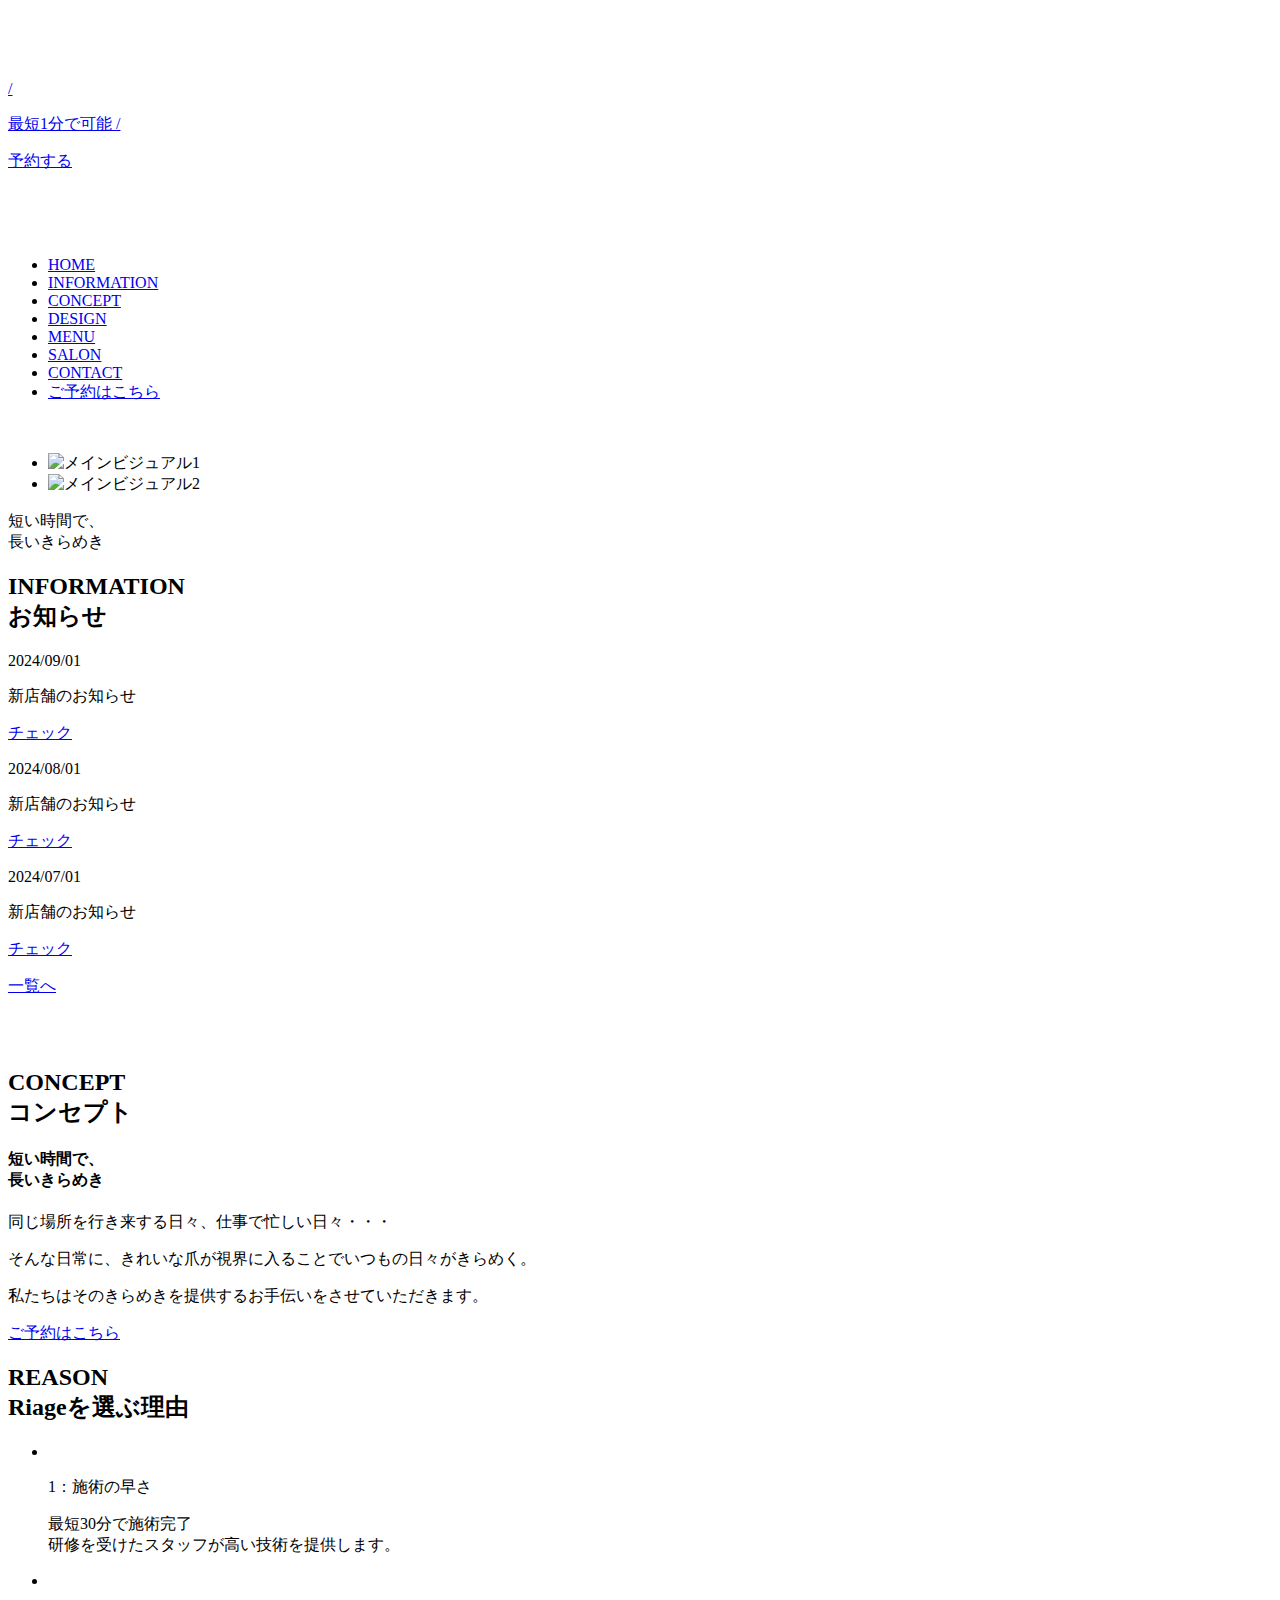
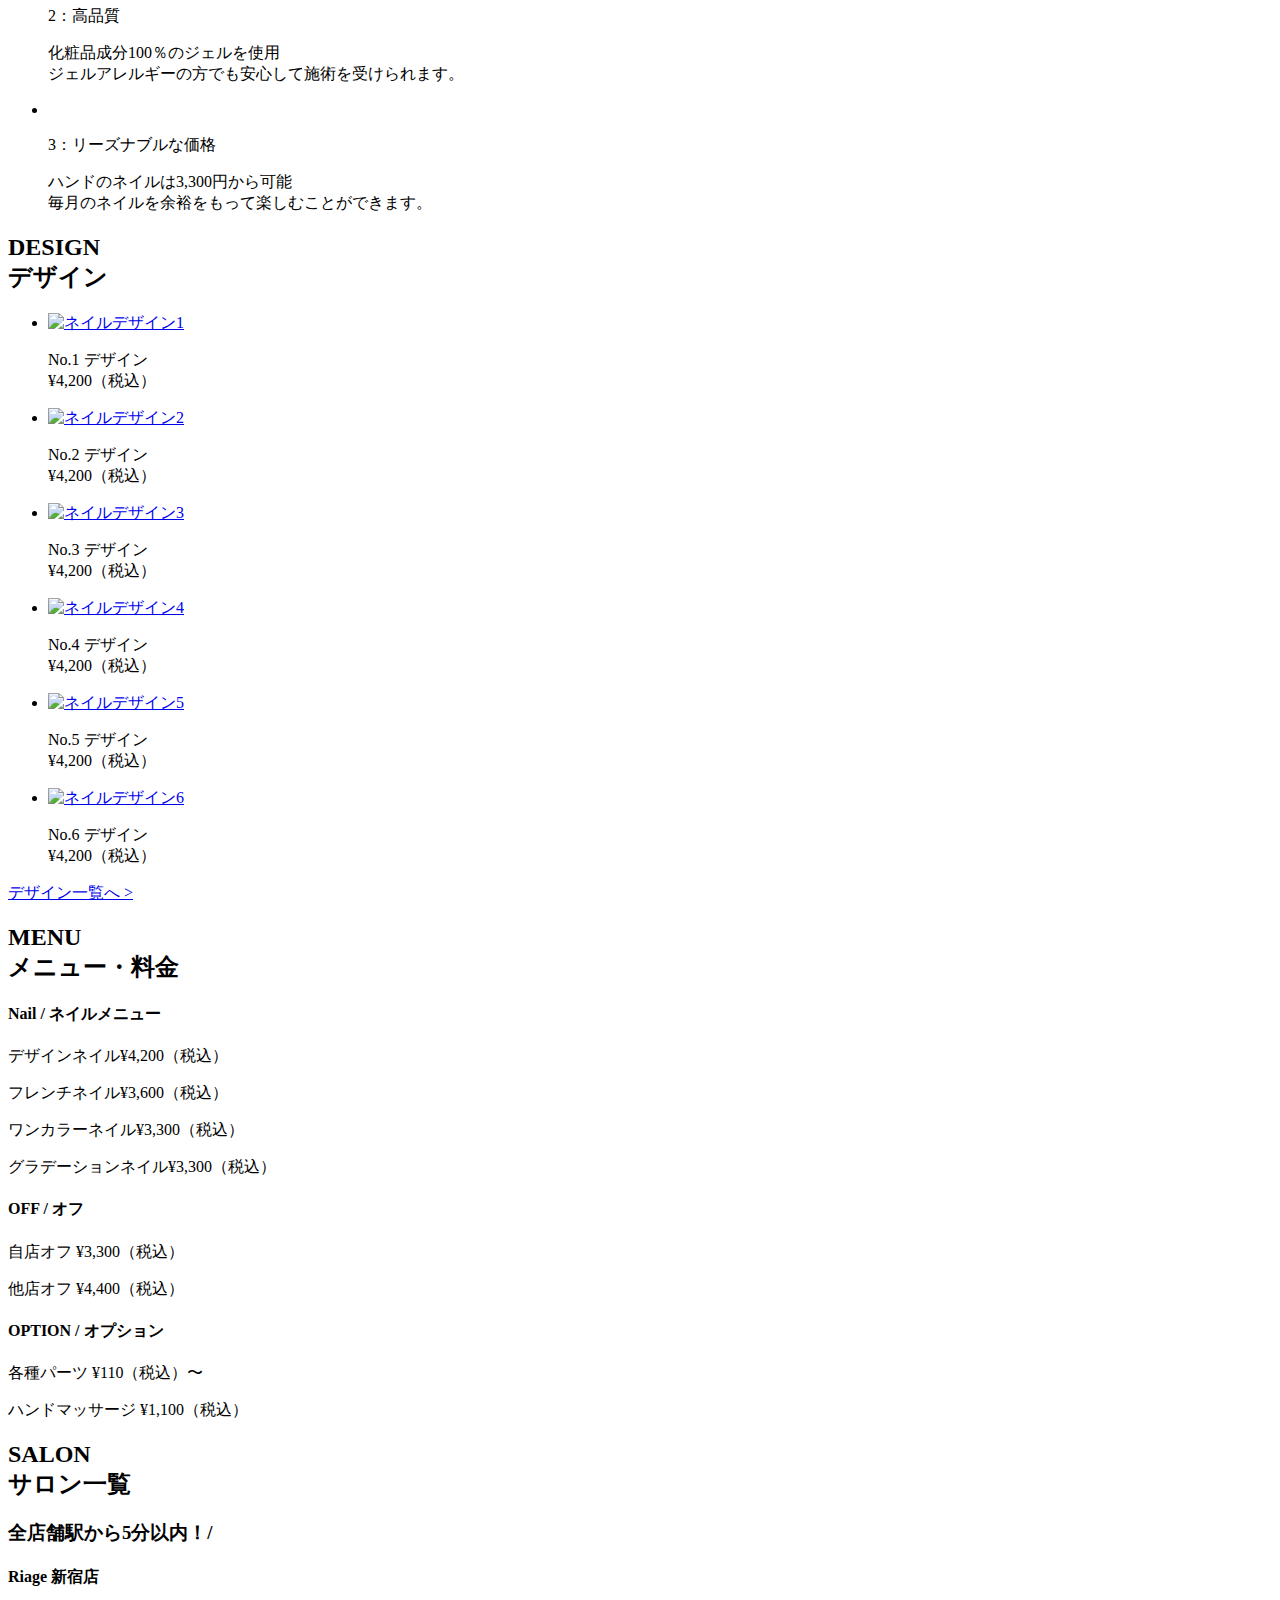
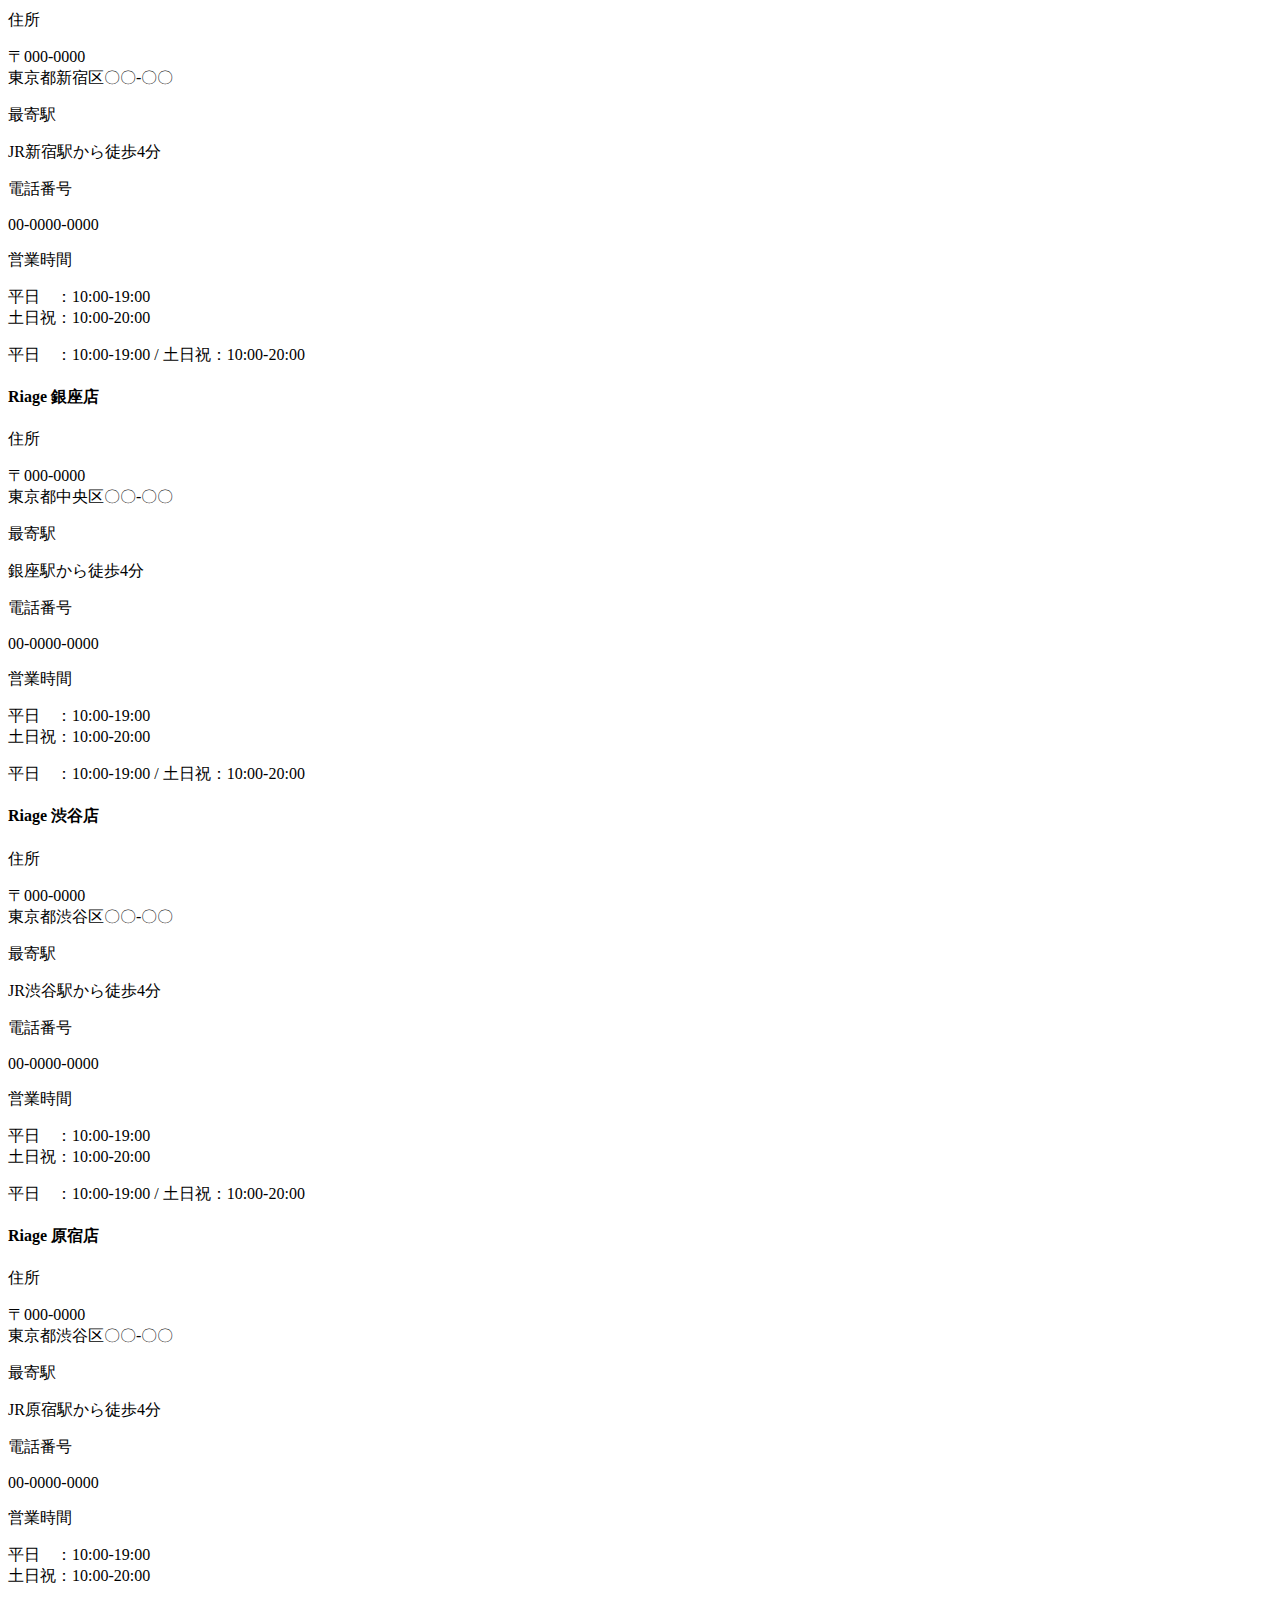
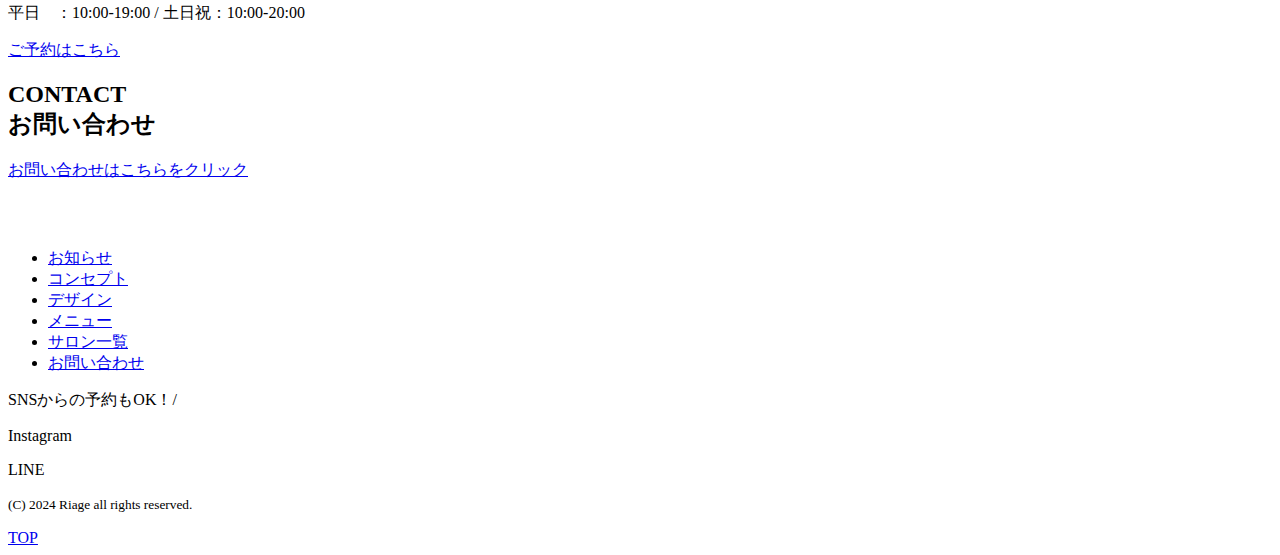
==== index.html @ 4c4ca482 "Add files via upload" ====
<!DOCTYPE html>
<html lang="ja">
<head>
    <meta charset="UTF-8">
    <meta name="viewport" content="width=device-width, initial-scale=1.0">
    <meta name="description" content="日常に、きらめきを同じ場所を行き来する日々、仕事で忙しい日々・・・ そんな日常に、きれいな爪が視界に入ることでいつもの日々がきらめく。私たちはそのきらめきを提供するお手伝いをさせていただきます。">
    <!-- favicon apple-touch-icon -->
    <link rel="shortcut icon" href="logo/favicon.png">
    <link rel="apple-touch-icon" sizes="180x180" href="logo/favicon.png">
    <link rel="icon" type="image/png" href="logo/favicon.png">
    
    <title>Riage ネイルサロンリアージュ</title>

    <!-- web font -->
    <link rel="preconnect" href="https://fonts.googleapis.com">
    <link rel="preconnect" href="https://fonts.gstatic.com" crossorigin>
    <link href="https://fonts.googleapis.com/css2?family=Noto+Sans+JP:wght@100..900&family=Noto+Serif+JP:wght@200..900&display=swap" rel="stylesheet">

    <!-- css -->
     <link rel="stylesheet" href="css/destyle.min.css">
     <link rel="stylesheet" href="css/common.css">
     <link rel="stylesheet" href="css/top.css">
</head>
<body>
    <div id="container" class="container">
        <header class="header">
            <h1 class="header__topic"><a href="index.html"><img src="logo/logo.png" alt=""></a></h1>
            <!-- <a href="reservation.html"><img class="headerBtn__reservation" src="sozai/headerBtn_reservation.png" alt=""></a> -->
            <a href="reservation.html">
                <div class="headerBtn__reservation">
                    <div class="header__btnTxt1">
                        <p class="scale">/</p>
                        <p>最短1分で可能 /</p>
                    </div>
                    <p class="header__btnTxt2">予約する</p>
                </div>
            </a>
            <nav class="nav">
                <div class="nav__header">
                    <p class="nav__topic"><a href="index.html"><img src="logo/logo.jpg" alt=""></a></p>
                    <img class="nav__btn" src="sozai/btn_close.png" alt="">
                </div>
                <ul class="nav__list">
                    <li class="nav__item"><a href="index.html">HOME</a></li>
                    <li class="nav__item"><a href="#information">INFORMATION</a></li>
                    <li class="nav__item"><a href="#concept">CONCEPT</a></li>
                    <li class="nav__item"><a href="#design">DESIGN</a></li>
                    <li class="nav__item"><a href="#menu">MENU</a></li>
                    <li class="nav__item"><a href="#salon">SALON</a></li>
                    <li class="nav__item"><a href="#contact">CONTACT</a></li>
                    <li><a class="btn__reservation" href="reservation.html">ご予約はこちら</a></li>
                </ul>
            </nav>
            <!-- header__btn -->
            <img class="header__btn" src="sozai/menu.png" alt="">
        </header>
        <!-- <main class="main" -->
        <main>
            <article class="article">
                <header class="article__header">
                    <ul class="slideshow-fade">
                        <li><img class="mainvisual1" src="MainVisual/IMG_1341.JPG" alt="メインビジュアル1"></li>
                        <li><img class="mainVisual2" src="MainVisual/IMG_1342.JPG" alt="メインビジュアル2"></li>
                    </ul>
                    <p class="mainVisual__txt">短い時間で、<br>長いきらめき</p>
                </header>
                <section id="information" class="section--information">
                    <h2 class="topic">INFORMATION<br><span class="topic__jp">お知らせ</span></h2>
                    <div class="informationScroller scroller">
                        <div class="topInformation1">
                            <div class="informationtxt">
                                <time datetime="2024-09-01" class="topInformation1__date">2024/09/01</time>
                                <p class="topInformation1__title">新店舗のお知らせ</p>
                            </div>
                            <a href="information1.html"><p class="topInformation1__btn">チェック</p></a>
                        </div>
                        <div class="topInformation2">
                            <div class="informationtxt">
                                <time datetime="2024-08-01" class="topInformation2__date">2024/08/01</time>
                                <p class="topInformation2__title">新店舗のお知らせ</p>
                            </div>
                            <a href="information2.html"><p class="topInformation2__btn">チェック</p></a>
                        </div>
                        <div class="topInformation3">
                            <div class="informationtxt">
                                <time datetime="2024-07-01" class="topInformation3__date">2024/07/01</time>
                                <p class="topInformation3__title">新店舗のお知らせ</p>
                            </div>
                            <a href="information3.html"><p class="topInformation3__btn">チェック</p></a>
                        </div>
                    </div>
                    <a class="informationBtn" href="information.html"><p>一覧へ</p></a>
                </section>
                <section class="section--banner">
                    <div class="banner">
                    <div class="banner1"><a href="design.html"><img src="banner/banner1.png" alt=""></a></div>
                    <div class="banner2"><a href="#"><img src="banner/banner2.jpg" alt=""></a></div>
                    </div>
                </section>
                <section id="concept" class="section section--concept">
                    <h2 class="topic">CONCEPT<br><span class="topic__jp">コンセプト</span></h2>
                    <h4 class="concept__topic">短い時間で、<br>長いきらめき</h4>
                    <div class="concept__list">
                        <p class="concept concept__txt">同じ場所を行き来する日々、仕事で忙しい日々・・・</p>
                        <p class="concept concept__txt">そんな日常に、きれいな爪が視界に入ることでいつもの日々がきらめく。</p>
                        <p class="concept concept__txt">私たちはそのきらめきを提供するお手伝いをさせていただきます。</p>
                    </div>
                    <a class="btn__reservation" href="reservation.html">ご予約はこちら</a>
                </section>
                <section id="reason" class=" section section--reason">
                    <h2 class="topic">REASON<br><span class="topic__jp">Riageを選ぶ理由</span></h2>
                    <ul class="reason_contents">
                        <li class="block reason_list">
                            <img src="sozai/24304450_s.jpg" alt="">
                            <p class="reason_topic">1：施術の早さ</p>
                            <p class="reason_txt">最短30分で施術完了<br>研修を受けたスタッフが高い技術を提供します。</p>
                        </li>
                        <li class=" block reason_list" >
                            <img src="sozai/4009312_s.jpg" alt="">
                            <p class="reason_topic">2：高品質</p>
                            <p class="reason_txt">化粧品成分100％のジェルを使用<br>ジェルアレルギーの方でも安心して施術を受けられます。</p>
                        </li>
                        <li class="block reason_list">
                            <img src="sozai/24839266_s.jpg" alt="">
                            <p class="reason_topic">3：リーズナブルな価格</p>
                            <p class="reason_txt">ハンドのネイルは3,300円から可能<br>毎月のネイルを余裕をもって楽しむことができます。</p>
                        </li>
                    </ul>
                </section>
                <section id="design" class="section section--design">
                    <h2 class="topic">DESIGN<br><span class="topic__jp">デザイン</span></h2>
                    <ul class="designList design__list">
                        <li class="design__list1">
                            <a href="Image_design/IMG_1344.JPG"><img src="Image_design/IMG_1344.JPG" alt="ネイルデザイン1"></a>
                            <p class="designlist__txt">No.1 デザイン<br><span>¥4,200（税込）</span></p>
                        </li>
                        <li class="design__list2">
                            <a href="Image_design/IMG_1345.JPG"><img src="Image_design/IMG_1345.JPG" alt="ネイルデザイン2"></a>
                            <p class="designlist__txt">No.2 デザイン<br><span>¥4,200（税込）</span></p>
                        </li>
                        <li class="design__list3">
                            <a href="Image_design/IMG_1347.JPG"><img src="Image_design/IMG_1347.JPG" alt="ネイルデザイン3"></a>
                            <p class="designlist__txt">No.3 デザイン<br><span>¥4,200（税込）</span></p>
                        </li>
                        <li class="design__list4">
                            <a href="Image_design/IMG_1351.JPG"><img src="Image_design/IMG_1351.JPG" alt="ネイルデザイン4"></a>
                            <p class="designlist__txt">No.4 デザイン<br><span>¥4,200（税込）</span></p>
                        </li>
                        <li class="design__list5">
                            <a href="Image_design/IMG_1348.JPG"><img src="Image_design/IMG_1348.JPG" alt="ネイルデザイン5"></a>
                            <p class="designlist__txt">No.5 デザイン<br><span>¥4,200（税込）</span></p>
                        </li>
                        <li class="design__list6">
                            <a href="Image_design/IMG_1349.JPG"><img src="Image_design/IMG_1349.JPG" alt="ネイルデザイン6"></a>
                            <p class="designlist__txt">No.6 デザイン<br><span>¥4,200（税込）</span></p>
                        </li>
                    </ul>
                    <a class="design__btn" href="design.html">デザイン一覧へ ></a>
                </section>
                <section id="menu" class="section section--menu">
                    <h2 class="topic">MENU<br><span class="topic__jp">メニュー・料金</span></h2>
                    <div class="menu menu1">
                        <h4 class="menu__topic">Nail / ネイルメニュー</h4>
                        <p class="menu1__txt">デザインネイル<span>¥4,200（税込）</span></p>
                        <p class="menu1__txt">フレンチネイル<span>¥3,600（税込）</span></p>
                        <p class="menu1__txt">ワンカラーネイル<span>¥3,300（税込）</span></p>
                        <p class="menu1__txt">グラデーションネイル<span>¥3,300（税込）</span></p>
                    </div>
                    <div class="menu menu2">
                        <h4 class="menu__topic">OFF / オフ</h4>
                        <p class="menu1__txt">自店オフ<span> ¥3,300（税込）</span></p>
                        <p class="menu1__txt">他店オフ<span> ¥4,400（税込）</span></p>
                    </div>
                    <div class="menu menu3">
                        <h4 class="menu__topic">OPTION / オプション</h4>
                        <p class="menu1__txt">各種パーツ<span> ¥110（税込）〜</span></p>
                        <p class="menu1__txt">ハンドマッサージ<span> ¥1,100（税込）</span></p>
                    </div>
                </section>
                <section id="salon" class="section section--salon">
                    <h2 class="topic">SALON<br><span class="topic__jp">サロン一覧</span></h2>
                    <h3 class="salon salonTopic2">全店舗駅から5分以内！/</h3>
                    <div class="salon salon1">
                        <h4 class="salon__topic">Riage 新宿店</h4>
                        <div class="salon__adress">
                        <p>住所</p>
                        <p class="address__txt">〒000-0000<br>東京都新宿区〇〇-〇〇</p>
                        </div>
                        <div class="salon__station">
                            <p>最寄駅</p>
                            <p>JR新宿駅から徒歩4分</p>
                        </div>
                        <div class="salon__tel">
                            <p>電話番号</p>
                            <p>00-0000-0000</p>
                        </div>
                        <div class="salon__time">
                            <p>営業時間</p>
                            <p class="salontime__sp">平日　：10:00-19:00<br>土日祝：10:00-20:00</p>
                            <p class="salontime__pc">平日　：10:00-19:00 / 土日祝：10:00-20:00</p>
                        </div>
                    </div>
                    <div class="salon salon2">
                        <h4 class="salon__topic">Riage 銀座店</h4>
                        <div class="salon__adress">
                        <p>住所</p>
                        <p class="address__txt">〒000-0000<br>東京都中央区〇〇-〇〇</p>
                        </div>
                        <div class="salon__station">
                            <p>最寄駅</p>
                            <p>銀座駅から徒歩4分</p>
                        </div>
                        <div class="salon__tel">
                            <p>電話番号</p>
                            <p>00-0000-0000</p>
                        </div>
                        <div class="salon__time">
                            <p>営業時間</p>
                            <p class="salontime__sp">平日　：10:00-19:00<br>土日祝：10:00-20:00</p>
                            <p class="salontime__pc">平日　：10:00-19:00 / 土日祝：10:00-20:00</p>
                        </div>
                    </div>
                    <div class="salon salon3">
                        <h4 class="salon__topic">Riage 渋谷店</h4>
                        <div class="salon__adress">
                        <p>住所</p>
                        <p class="address__txt">〒000-0000<br>東京都渋谷区〇〇-〇〇</p>
                        </div>
                        <div class="salon__station">
                            <p>最寄駅</p>
                            <p>JR渋谷駅から徒歩4分</p>
                        </div>
                        <div class="salon__tel">
                            <p>電話番号</p>
                            <p>00-0000-0000</p>
                        </div>
                        <div class="salon__time">
                            <p>営業時間</p>
                            <p class="salontime__sp"> 平日　：10:00-19:00<br>土日祝：10:00-20:00</p>
                            <p class="salontime__pc"> 平日　：10:00-19:00 / 土日祝：10:00-20:00</p>
                            
                        </div>
                    </div>
                    <div class="salon salon4">
                        <h4 class="salon__topic">Riage 原宿店</h4>
                        <div class="salon__adress">
                        <p>住所</p>
                        <p class="address__txt">〒000-0000<br>東京都渋谷区〇〇-〇〇</p>
                        </div>
                        <div class="salon__station">
                            <p>最寄駅</p>
                            <p>JR原宿駅から徒歩4分</p>
                        </div>
                        <div class="salon__tel">
                            <p>電話番号</p>
                            <p>00-0000-0000</p>
                        </div>
                        <div class="salon__time">
                            <p>営業時間</p>
                            <p class="salontime__sp">平日　：10:00-19:00<br>土日祝：10:00-20:00</p>
                            <p class="salontime__pc">平日　：10:00-19:00 / 土日祝：10:00-20:00</p>
                        </div>
                    </div>
                    <a class="btn__reservation" href="reservation.html">ご予約はこちら</a>
                </section>
                <section id="contact" class="section section--contact">
                    <h2 class="topic">CONTACT<br><span class="topic__jp">お問い合わせ</span></h2>
                    <div class="contactbtn contactBtn_js"><a class="contactbtn contact__btn" href="contact.html">お問い合わせはこちらをクリック</a></div>
                </section>
            </article>
        </main>                                                                                                                          
        <footer class="footer">
            <h2 class="footerTitle"><img class="footer__logo" src="logo/logo.jpg" alt=""></h2>
            <div class="foterNav__pc">
                <nav class="footerNav">
                    <ul class="footerNav__list">
                        <li class="footerNav__item"><a href="index.html#information">お知らせ</a></li>
                        <li class="footerNav__item"><a href="index.html#concept">コンセプト</a></li>
                        <li class="footerNav__item"><a href="index.html#design">デザイン</a></li>
                        <li class="footerNav__item"><a href="index.html#menu">メニュー</a></li>
                        <li class="footerNav__item"><a href="index.html#salon">サロン一覧</a></li>
                        <li class="footerNav__item"><a href="index.html#contact">お問い合わせ</a></li>
                    </ul>
                </nav>
                <div class="foterNav__sns">
                    <div class="sns__txt">SNSからの予約もOK！/</div>
                    <div class="sns">
                        <p class="instagram">Instagram</p>
                        <p class="line">LINE</p>
                    </div>
                </div>
            </div>
            <p class="copy"><small>(C) 2024 Riage all rights reserved.</small></p>
            <a class="top__pc" href="#">TOP</a> 
        </footer>
    </div>
    <script src="https://code.jquery.com/jquery-3.7.0.min.js" integrity="sha256-2Pmvv0kuTBOenSvLm6bvfBSSHrUJ+3A7x6P5Ebd07/g=" crossorigin="anonymous"></script>
    <script src="js/main.js"></script>
</body>
</html>
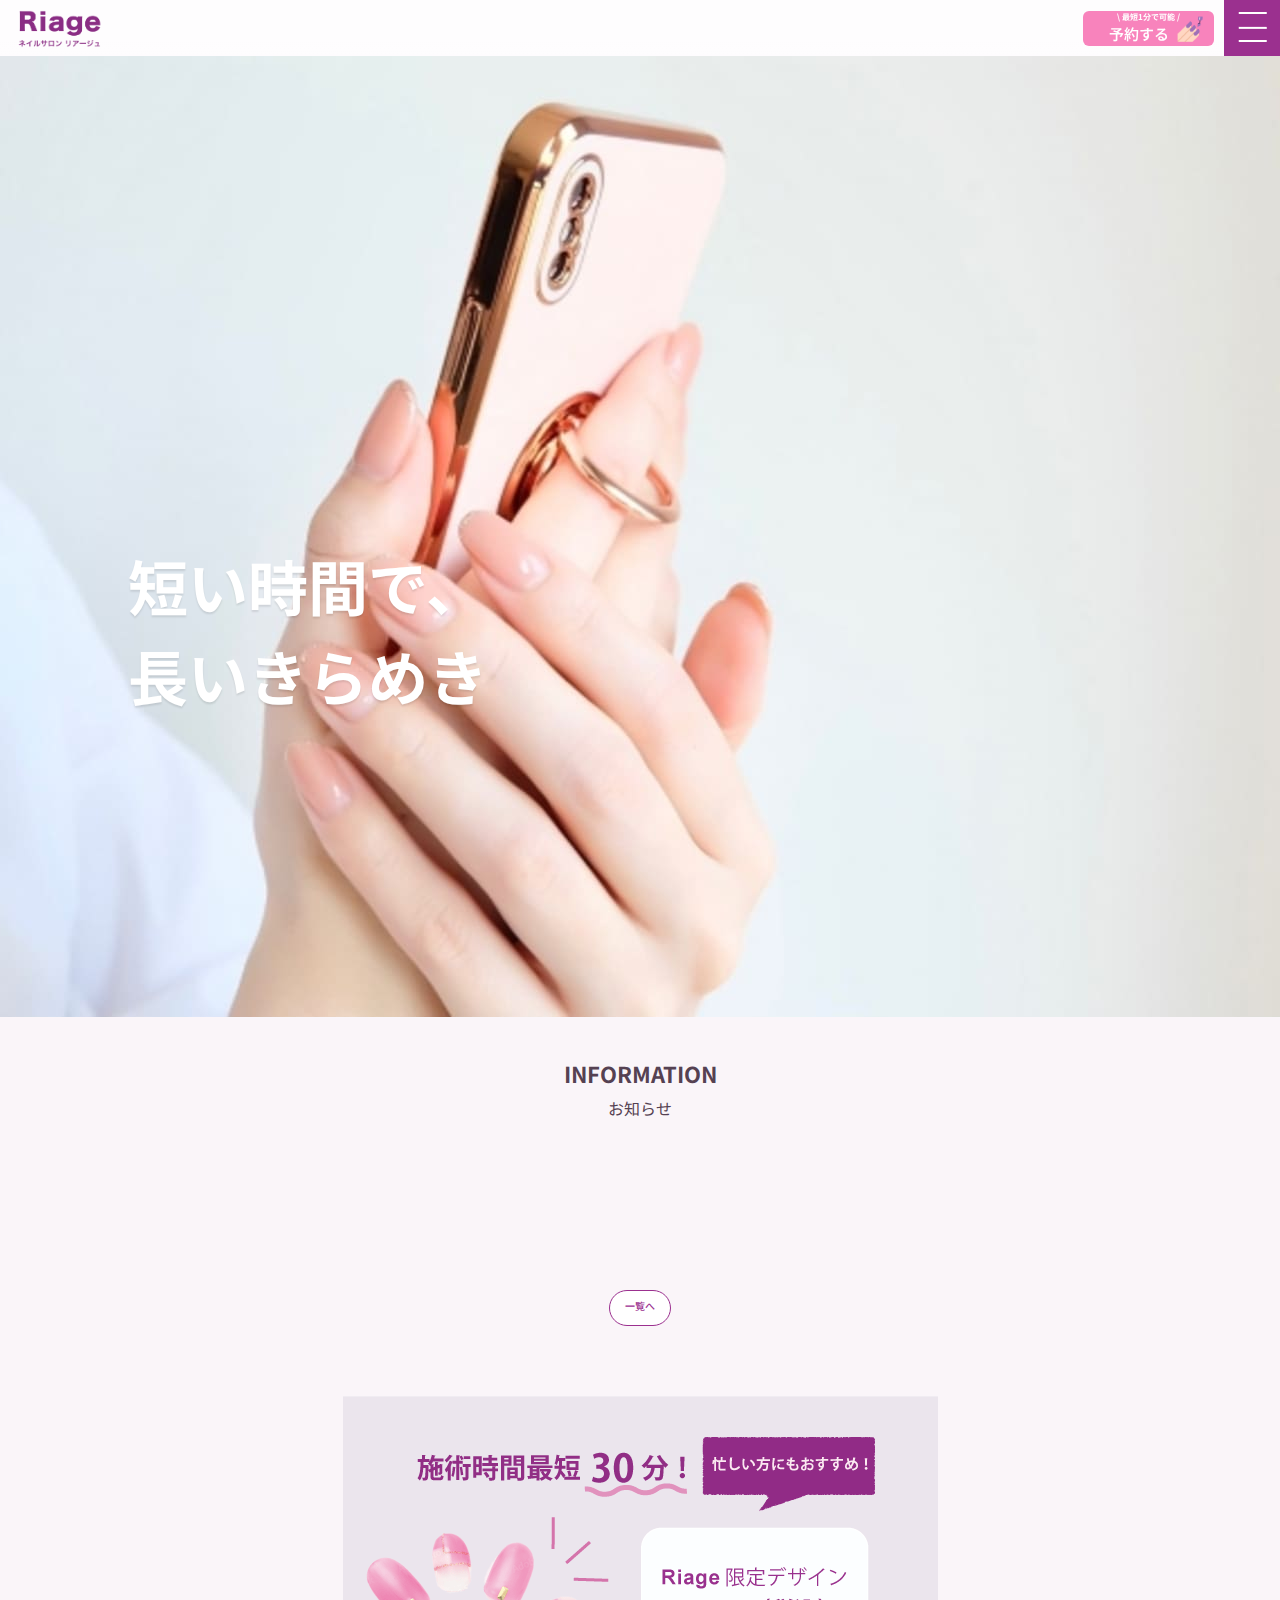
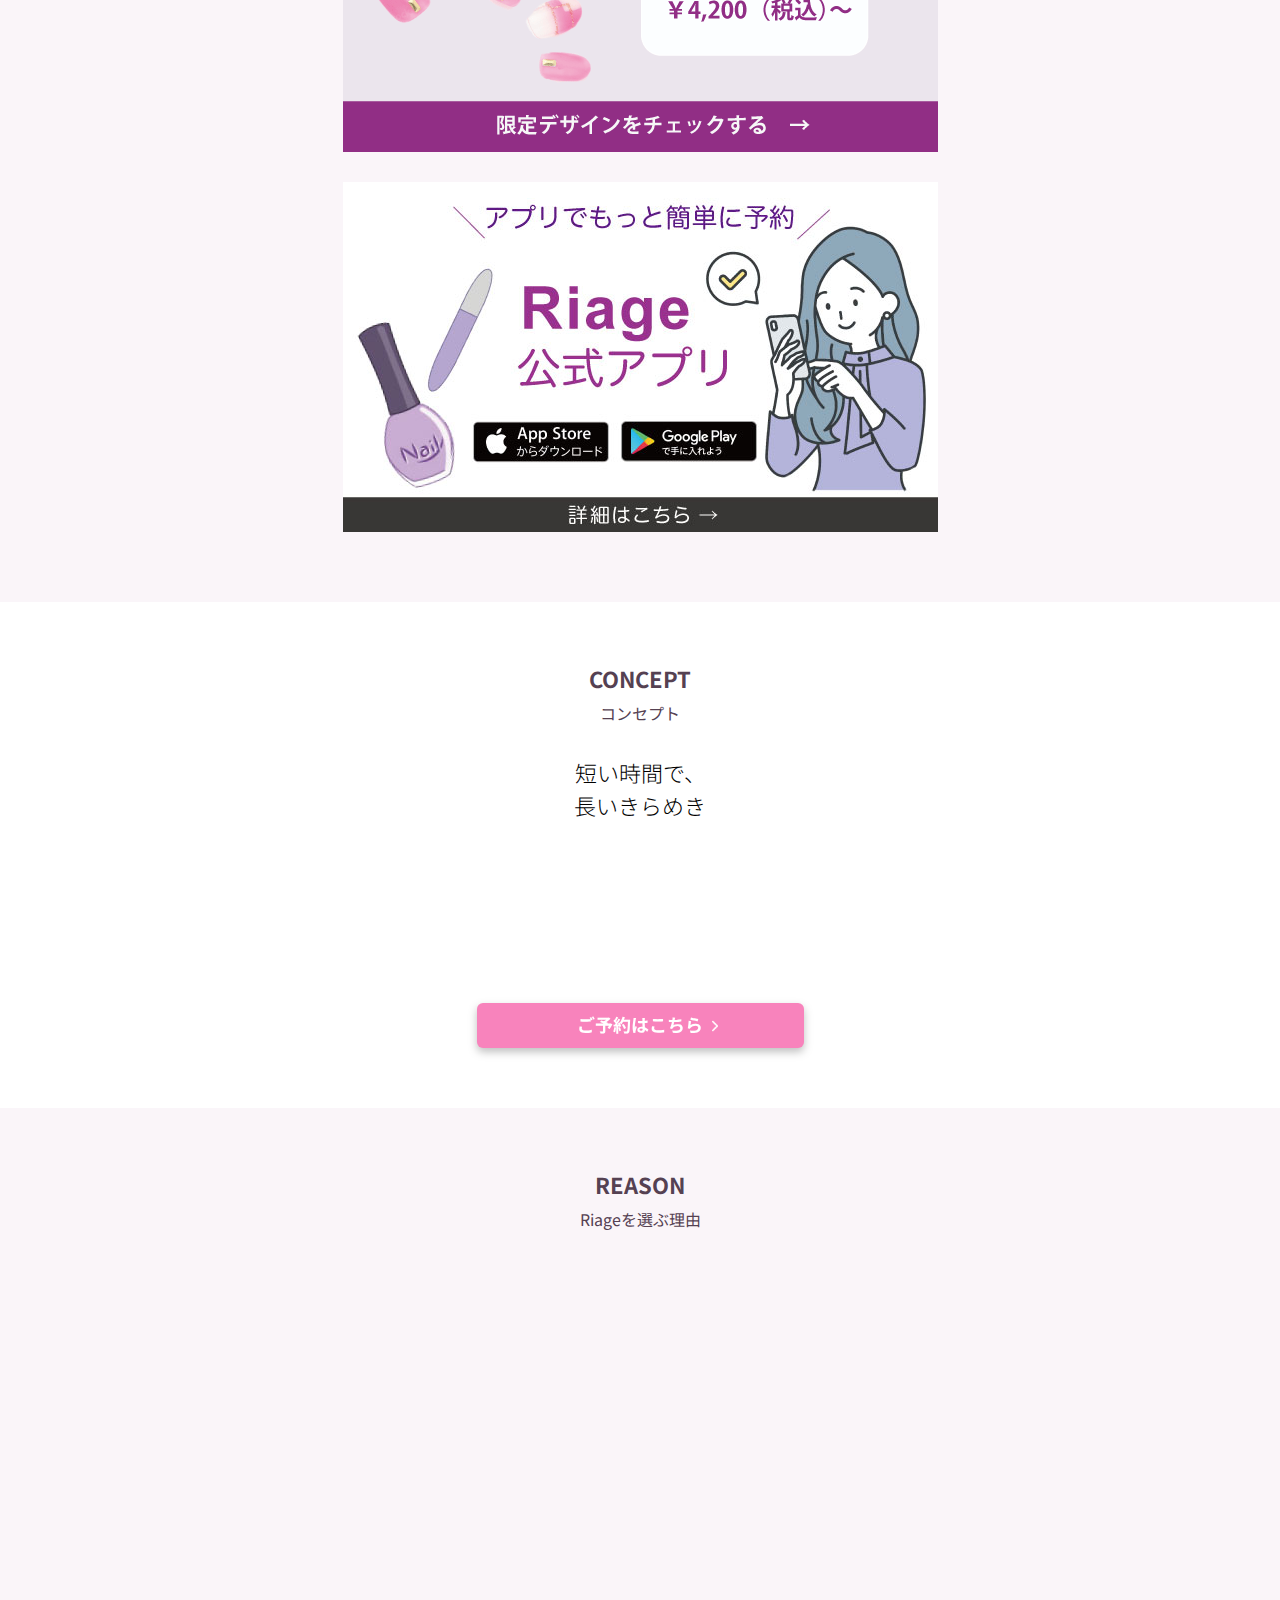
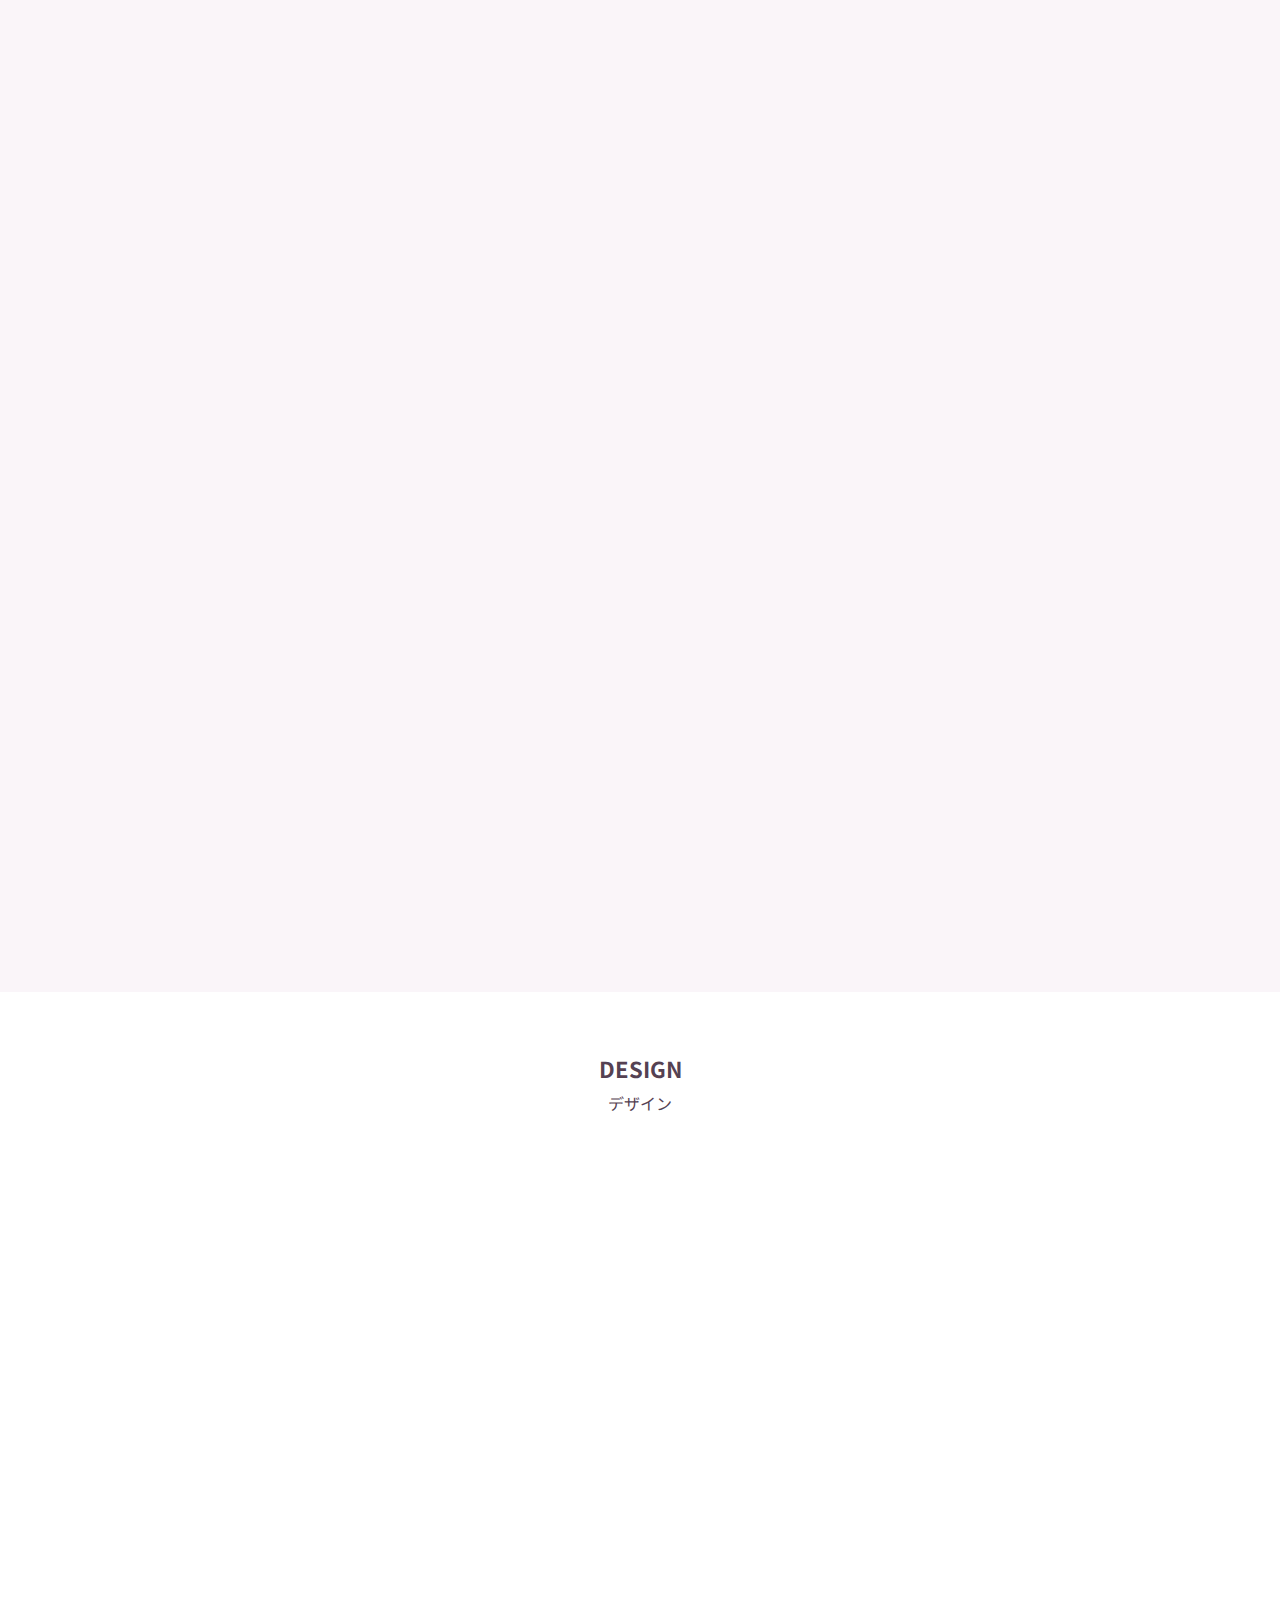
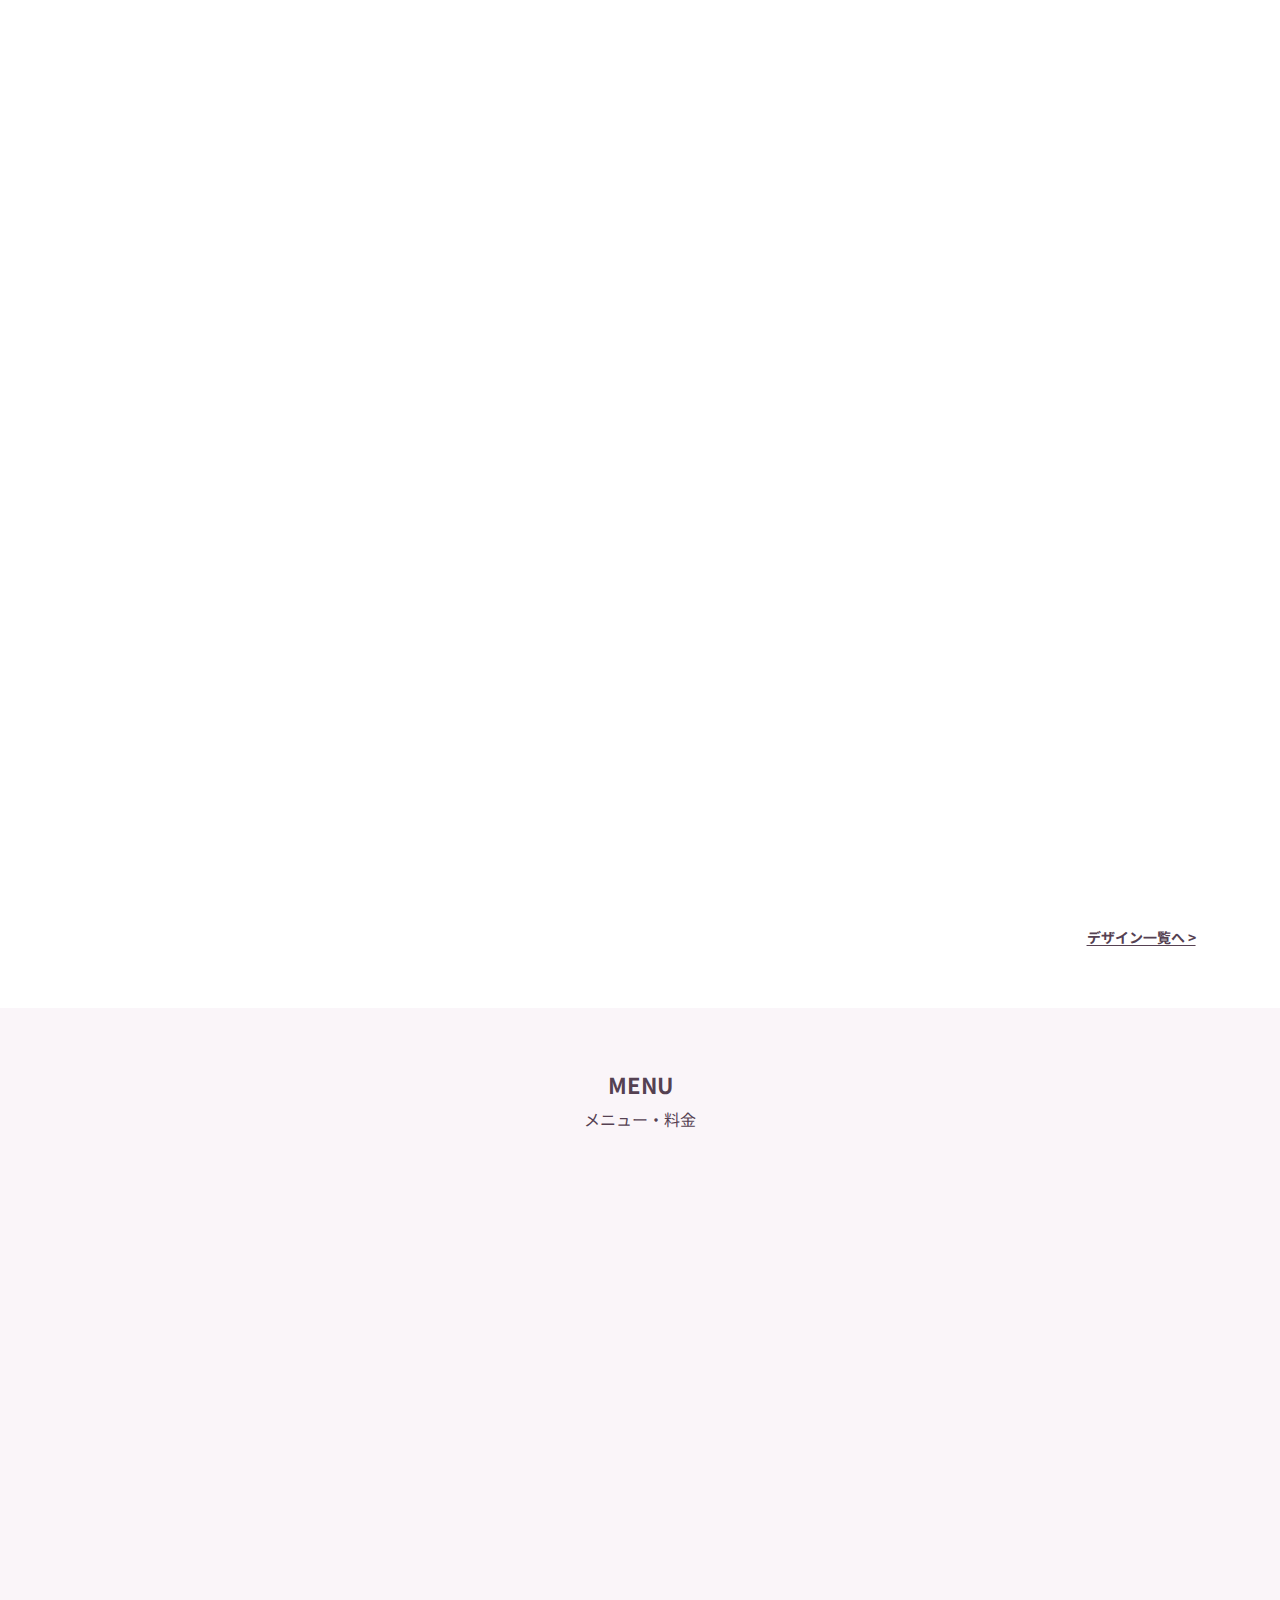
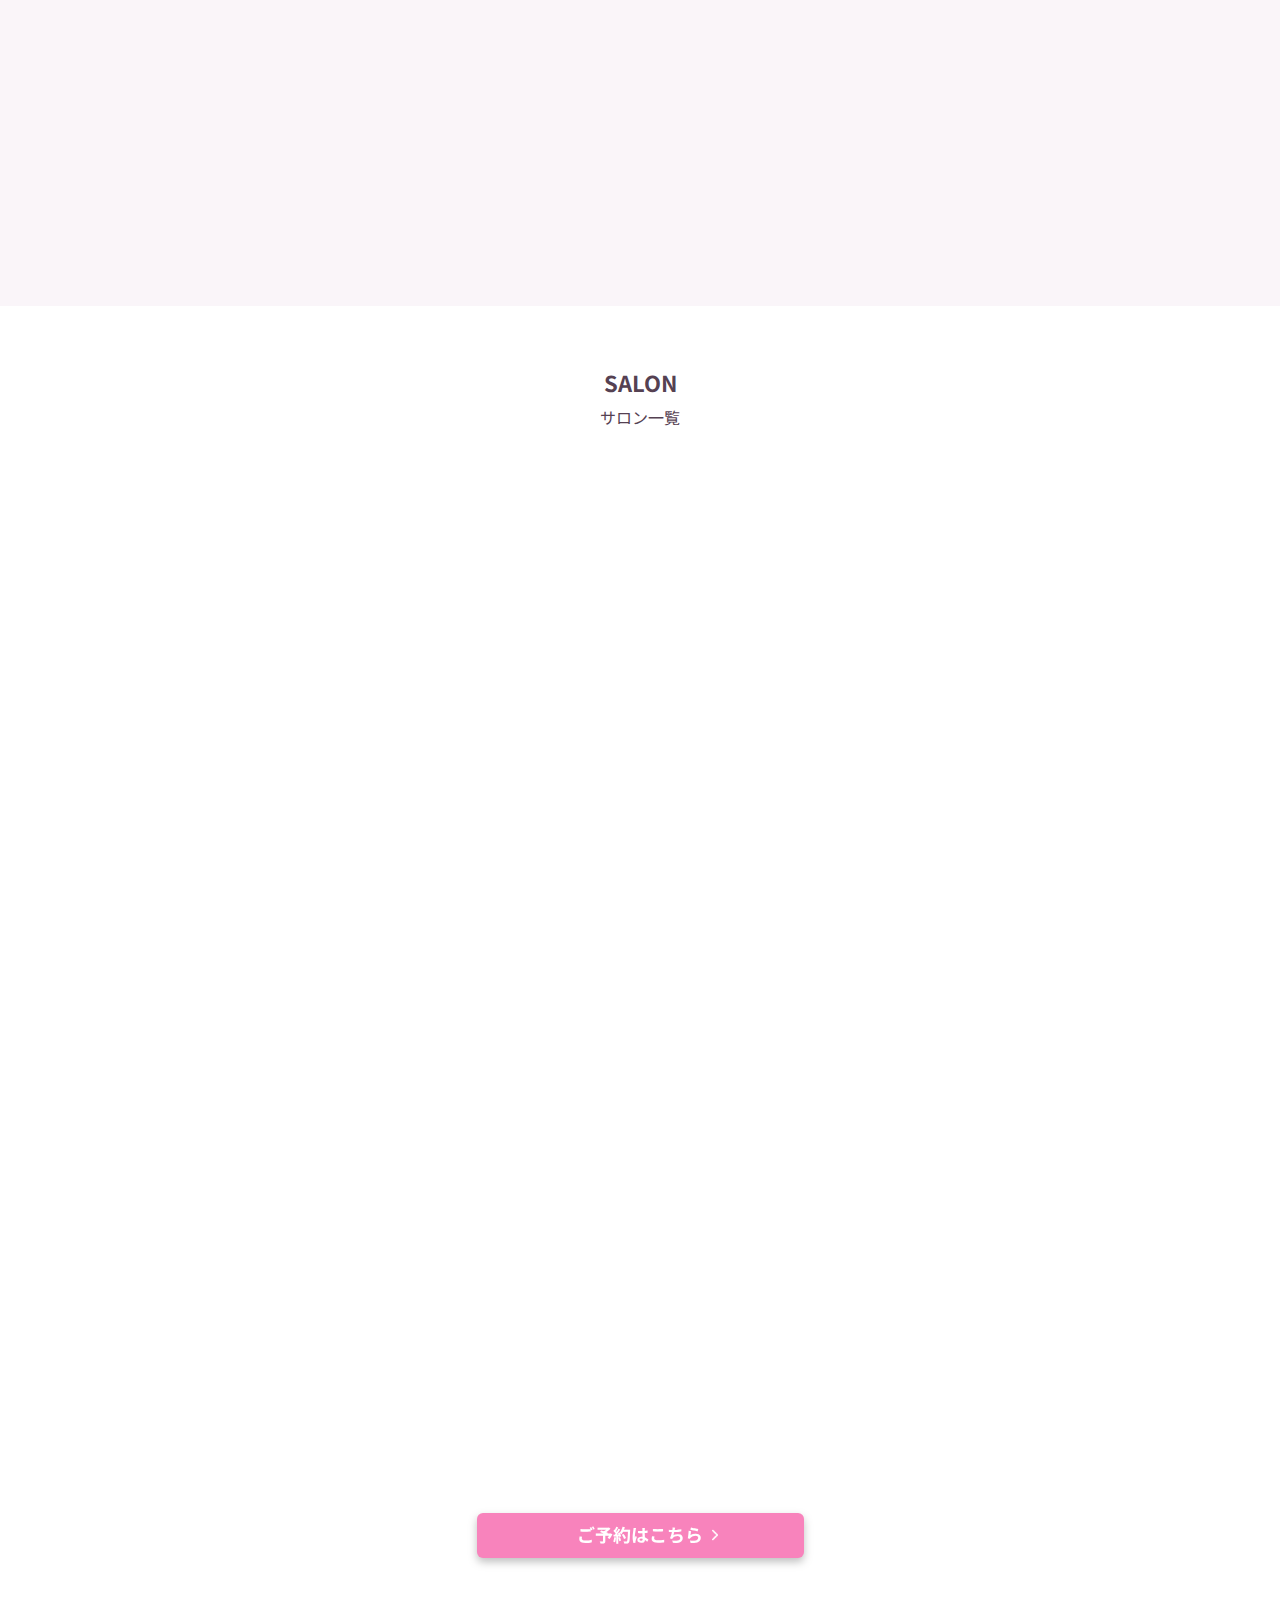
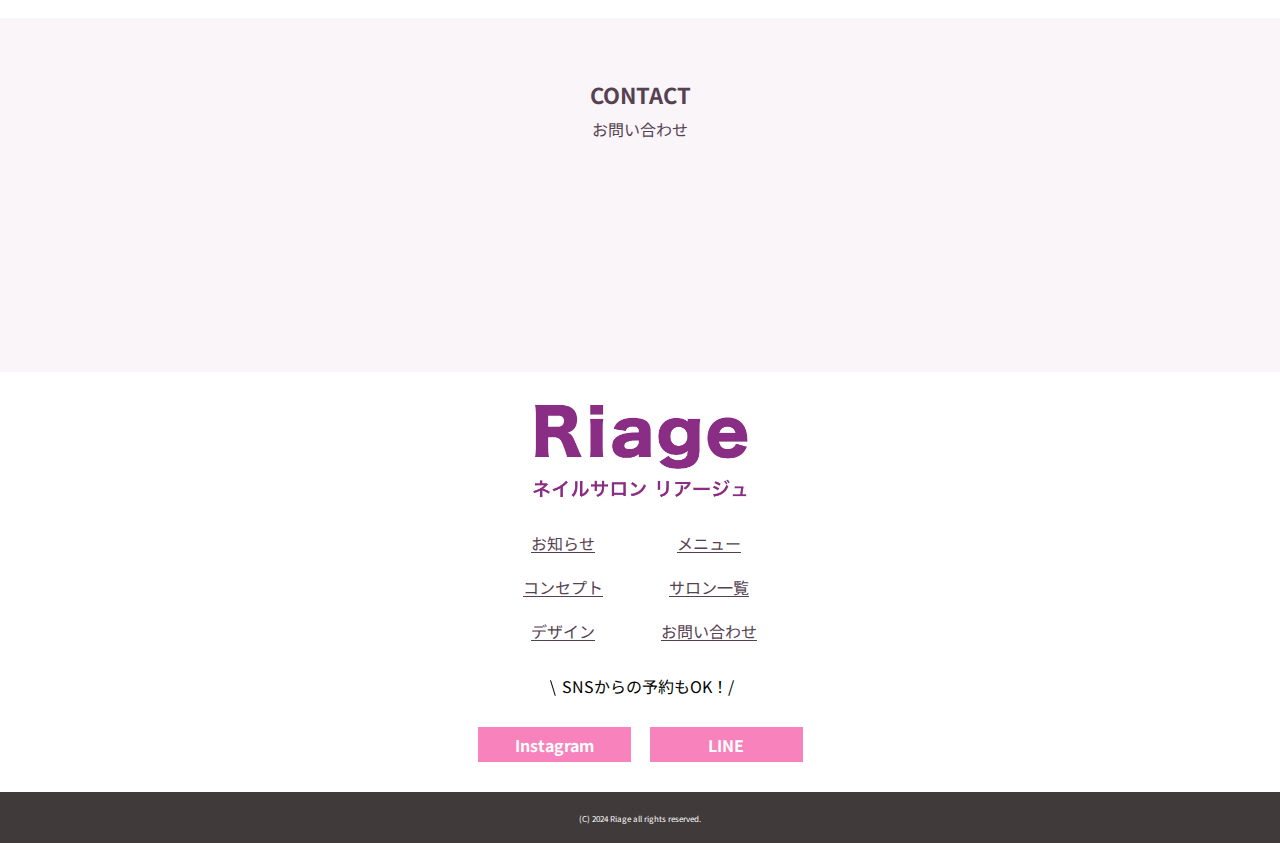
==== commit acda35e7: "Update index.html" ====
--- a/index.html
+++ b/index.html
@@ -59,8 +59,8 @@
             <article class="article">
                 <header class="article__header">
                     <ul class="slideshow-fade">
-                        <li><img class="mainvisual1" src="MainVisual/IMG_1341.JPG" alt="メインビジュアル1"></li>
-                        <li><img class="mainVisual2" src="MainVisual/IMG_1342.JPG" alt="メインビジュアル2"></li>
+                        <li><img class="mainvisual1" src="MainVisual/IMG_1341.jpg" alt="メインビジュアル1"></li>
+                        <li><img class="mainVisual2" src="MainVisual/IMG_1342.jpg" alt="メインビジュアル2"></li>
                     </ul>
                     <p class="mainVisual__txt">短い時間で、<br>長いきらめき</p>
                 </header>
@@ -297,4 +297,4 @@
     <script src="https://code.jquery.com/jquery-3.7.0.min.js" integrity="sha256-2Pmvv0kuTBOenSvLm6bvfBSSHrUJ+3A7x6P5Ebd07/g=" crossorigin="anonymous"></script>
     <script src="js/main.js"></script>
 </body>
-</html>+</html>
--- a/css/destyle.min.css
+++ b/css/destyle.min.css
@@ -0,0 +1,2 @@
+/*! destyle.css v4.0.0 | MIT License | https://github.com/nicolas-cusan/destyle.min.css */
+*,::before,::after{box-sizing:border-box;border-style:solid;border-width:0}html{line-height:1.15;-webkit-text-size-adjust:100%;-webkit-tap-highlight-color:transparent}body{margin:0}main{display:block}p,table,blockquote,address,pre,iframe,form,figure,dl{margin:0}h1,h2,h3,h4,h5,h6{font-size:inherit;font-weight:inherit;margin:0}ul,ol{margin:0;padding:0;list-style:none}dt{font-weight:700}dd{margin-left:0}hr{box-sizing:content-box;height:0;overflow:visible;border-top-width:1px;margin:0;clear:both;color:inherit}pre{font-family:monospace,monospace;font-size:inherit}address{font-style:inherit}a{background-color:transparent;text-decoration:none;color:inherit}abbr[title]{text-decoration:underline dotted}b,strong{font-weight:bolder}code,kbd,samp{font-family:monospace,monospace;font-size:inherit}small{font-size:80%}sub,sup{font-size:75%;line-height:0;position:relative;vertical-align:baseline}sub{bottom:-.25em}sup{top:-.5em}svg,img,embed,object,iframe{vertical-align:bottom}button,input,optgroup,select,textarea{-webkit-appearance:none;appearance:none;vertical-align:middle;color:inherit;font:inherit;background:transparent;padding:0;margin:0;border-radius:0;text-align:inherit;text-transform:inherit}button,[type="button"],[type="reset"],[type="submit"]{cursor:pointer}button:disabled,[type="button"]:disabled,[type="reset"]:disabled,[type="submit"]:disabled{cursor:default}:-moz-focusring{outline:auto}select:disabled{opacity:inherit}option{padding:0}fieldset{margin:0;padding:0;min-width:0}legend{padding:0}progress{vertical-align:baseline}textarea{overflow:auto}[type="number"]::-webkit-inner-spin-button,[type="number"]::-webkit-outer-spin-button{height:auto}[type="search"]{outline-offset:-2px}[type="search"]::-webkit-search-decoration{-webkit-appearance:none}::-webkit-file-upload-button{-webkit-appearance:button;font:inherit}[type="number"]{-moz-appearance:textfield}label[for]{cursor:pointer}details{display:block}summary{display:list-item}[contenteditable]:focus{outline:auto}table{border-color:inherit;border-collapse:collapse}caption{text-align:left}td,th{vertical-align:top;padding:0}th{text-align:left;font-weight:700}--- a/css/common.css
+++ b/css/common.css
@@ -0,0 +1,648 @@
+@charset "utf-8";
+
+/* ======================
+common 
+======================= */
+:root {
+    --primary-purple: #9B308F;
+    --primary-pink: #F883BC;
+    --primary-black: #403A3A;
+    --primary-white: #fff;
+    --contentWidth: 86.6%;
+    --contentPadding: 6.6%;
+}
+
+html {
+    font-size: 62.5%;
+    scroll-behavior: smooth;
+}
+
+body {
+    font-family:
+        "Noto Sans JP",
+        Arial,
+        serif;
+    font-style: normal;
+    color: #000;
+    background-color: rgba(186, 131, 180, 0.08);
+    line-height: 1.5;
+}
+
+img {
+    max-width: 100%;
+    height: auto;
+}
+
+.topic {
+    color: #554152;
+    font-family:
+    "Noto Sans JP",
+    Arial,
+    serif;
+    font-size: 2.2rem;
+    font-weight: 700;
+    line-height: normal;
+    margin: 0 auto;
+    text-align: center;
+}
+
+.topic span {
+    font-size: 1.6rem;
+    font-weight: 400;
+}
+
+.btn__reservation {
+    display: block;
+    width: 327px;
+    height: 45px;
+    background:var(--primary-pink);
+    border-radius: 6px;
+    flex-shrink: 0;
+    filter: drop-shadow(0px 4px 4px rgba(0, 0, 0, 0.25));
+    margin: 0 auto;
+    padding: 8px 90px;
+    text-align: center;
+    color:var(--primary-white);
+    font-size: 1.8rem;
+    font-weight: 700;
+    transition: 0.4s;
+    position: relative;
+}
+
+.btn__reservation::after {
+    content: "";
+    display: inline-block;
+    width: 18px;
+    height: 18px;
+    background-image: url(../sozai/tabler_chevron-right.png);
+    background-size: contain;
+    background-position: center;
+    background-repeat: no-repeat;
+    position: absolute;
+    right: 80px;
+    top: 50%;
+    transform: translateY(-50%);
+}
+
+.btn__reservation:hover {
+    opacity: 0.5;
+}
+
+/* common pc */
+@media screen and (min-width:1440px) {
+    
+.topic {
+    color: #554152;
+    font-size: 2.4rem;
+    font-weight: 700;
+    line-height: normal;
+    margin: 0 auto;
+    text-align: center;
+}
+
+.topic span {
+    font-size: 2rem;
+    font-weight: 400;
+}
+
+.btn__reservation {
+    display: block;
+    width: 600px;
+    height: 76px;
+    background:var(--primary-pink);
+    border-radius: 6px;
+    flex-shrink: 0;
+    filter: drop-shadow(0px 4px 4px rgba(0, 0, 0, 0.25));
+    margin: 0 auto;
+    padding: 20px 90px;
+    text-align: center;
+    color:var(--primary-white);
+    font-size: 2.4rem;
+    font-weight: 700;
+    transition: 0.4s;
+    position: relative;
+}
+
+.btn__reservation::after {
+    content: "";
+    display: inline-block;
+    width: 18px;
+    height: 18px;
+    background-image: url(../sozai/tabler_chevron-right.png);
+    background-size: contain;
+    background-position: center;
+    background-repeat: no-repeat;
+    position: absolute;
+    right: 80px;
+    top: 50%;
+    transform: translateY(-50%);
+}
+
+/* .btn__reservation:hover {
+    opacity: 0.5;
+} */
+
+}
+
+/* ======================
+header 
+======================= */
+.header {
+    /* header position 固定 */
+    position: sticky;
+    top: 0;
+    z-index: 100;
+
+    background: linear-gradient(180deg, rgba(255, 255, 255, 0.80) 0%, rgba(255, 255, 255, 0.80) 75.48%, rgba(255, 255, 255, 0.72) 100%);
+    padding: 0 0 0 4.2%;
+    height: 56px;
+    display: flex;
+    align-items: center;
+    justify-content: end;
+}
+
+.header__topic,
+.nav__topic {
+    width: 87px;
+    height: 35px;
+    object-fit: cover;
+    flex-shrink: 0;
+}
+
+.header__topic {
+    position: absolute;
+    top: 10px;
+    left: 16px;
+}
+
+/* .headerBtn__reservation {
+    display: block;
+    width: 131px;
+    height: 35px;
+    flex-shrink: 0;
+    margin-right: 10px;
+} */
+
+.headerBtn__reservation {
+    display: block;
+    background-color: var(--primary-pink);
+    width: 131px;
+    height: 35px;
+    border-radius: 6px;
+    color: #FFF;
+    margin-right: 10px;
+    position: relative;
+}
+
+.header__btnTxt1 {
+    font-size: 0.8rem;
+    font-weight: 700;
+    display: flex;
+    justify-content: center;
+}
+
+.scale {
+    transform: scaleX(-1);
+    margin-right: 2px;
+}
+
+.header__btnTxt2 {
+    font-size: 1.5rem;
+    font-weight: 550;
+    margin-left: 26px;
+}
+
+.headerBtn__reservation::after {
+    content: url(../sozai/headerBtn_illust.png);
+    display: block;
+    transform: scale(0.2);
+    position: absolute;
+    top: -4px;
+    right: 22px;
+    /* background-image: url(../sozai/headerBtn_illust.png); */
+    background-repeat: no-repeat;
+    width: 24px;
+    height: 24px;
+}
+
+.header__btn {
+    width: 56px;
+    height: 56px;
+}
+
+/* .nav初期表示 */
+.nav {
+    background: rgba(155, 48, 143, 0.80);
+    width: 100%;
+    height: 100vh;
+    position: fixed;
+    top: 0;
+    left: 0;
+    z-index: 100;
+    transform: translateX(-100%);
+    transition: transform 0.4s;
+}
+
+.nav__header {
+    background-color: var(--primary-white);
+    padding-left: 4.2%;
+    display: flex;
+    justify-content: space-between;
+    align-items: center;
+}
+
+.nav__list {
+    margin: 40px auto;
+    width: 315px;
+}
+
+.nav__item {
+    color: #fff;
+    text-align: center;
+    /* font-family: Noto; */
+    font-size: 2.2rem;
+    font-weight: 700;
+    margin-top: 16px;
+    padding-bottom: 4px;
+    justify-content: center;
+    border-bottom: 1px solid #fff;
+}
+
+/* nav__item hover */
+.nav__item:hover {
+    color: var(--primary-purple);
+    scale: 1.1;
+}
+
+.nav__list .btn__reservation {
+    margin-top: 16px;
+}
+
+/* .nav active表示 */
+.nav.active {
+    transform: translateX(0);
+}
+
+/* header pc */
+@media screen and (min-width:1440px) {
+    .header {
+        height: 70px;
+        margin: 0 auto;
+        padding: 23px 180px 23px;
+        display: flex;
+        align-items: center;
+    }
+    
+    .header__topic {
+        width: 87px;
+        height: 35px;
+        object-fit: cover;
+        flex-shrink: 0;
+    }
+
+    .nav__topic {
+        display: none;
+    }
+    
+    .header__topic {
+        position: absolute;
+        top: 16px;
+        left: 180px;
+    }
+    
+    /* .headerBtn__reservation {
+        display: block;
+        width: 131px;
+        height: 35px;
+        flex-shrink: 0;
+        margin-right: 10px;
+        position: absolute;
+        top: 13px;
+        right: 164px;
+    } */
+
+    .headerBtn__reservation {
+        display: block;
+        width: 131px;
+        height: 35px;
+        flex-shrink: 0;
+        margin-right: 10px;
+        position: absolute;
+        top: 13px;
+        right: 164px;
+    }
+
+    .headerBtn__reservation:hover {
+        opacity: 0.5;
+    }
+    
+    .header__btn,
+    .nav__btn {
+        display: none;
+    }
+    
+    /* .nav初期表示 */
+    .nav {
+        background: transparent;
+        /* width: auto; */
+        height: auto;
+        padding: 0;
+        position: static;
+        top: 0;
+        left: 0;
+        z-index: 100;
+        transform: translateX(0);
+    }
+    
+    .nav__header {
+        background-color: transparent;
+        padding-left: 0;
+        display: flex;
+        justify-content: space-between;
+        align-items: center;
+    }
+    
+    .nav__list {
+        margin: 0;
+        margin-left: 94px;
+        display: flex;
+        position: absolute;
+        top: -20px;
+        right: 534px;
+    }
+
+    .nav__list .btn__reservation {
+        display: none;
+    }
+    
+    .nav__item {
+        color: #554152;
+        text-align: center;
+        font-size: 1.8rem;
+        font-weight: 700;
+        margin-top: 5px;
+        margin-left: 24px;
+        padding-bottom: 0;
+        justify-content: center;
+        border-bottom: none;
+    }
+
+    
+    .nav__list .btn__reservation {
+        margin-top: 16px;
+    }
+    
+    /* .nav active表示 */
+    .nav.active {
+        transform: translateX(0);
+    }
+    
+}/* pc */
+
+
+    
+
+/* ======================
+footer 
+======================= */
+.footer {
+    background-color: #FFF;
+    padding-top: 30px;
+}
+
+.footerTitle {
+    text-align: center;
+}
+
+.footer__logo {
+    width: 230px;
+}
+
+.footerNav {
+    width: 272px;
+    /* height: 113px; */
+    margin: 30px auto;
+}
+
+.footerNav__list {
+    width: 272px;
+    height: 113px;
+    display: flex;
+    flex-wrap: wrap;
+    gap: 20px;
+    flex-direction: column;
+    align-items: center;
+    align-self: stretch;
+}
+
+.footerNav__item {
+    color: #554152;
+    text-align: center;
+    font-size: 1.6rem;
+    font-weight: 400;
+    text-decoration-line: underline;
+    text-decoration-style: solid;
+    text-decoration-skip-ink: none;
+    text-decoration-thickness: auto;
+    text-underline-offset: auto;
+    text-underline-position: from-font;
+}
+
+/* footerNav__item hover */
+.footerNav__item:hover {
+    font-weight: 420;
+    scale: 1.1;
+}
+
+.sns__txt {
+    margin: 30px auto;
+    width: 187px;
+    height: 23px;
+    font-size: 1.6rem;
+    font-weight: 400;
+    text-align: end;
+    position: relative;
+}
+
+.sns__txt::after {
+    content: "/";
+    display: block;
+    transform: scaleX(-1);
+    position: absolute;
+    top: 0;
+    left: 3px;
+}
+
+.sns {
+    margin: 30px auto;
+    width: 325px;
+    display: flex;
+    justify-content: space-between;
+}
+
+.instagram,
+.line {
+    background-color: #F883BC;
+    width: 153px;
+    height: 35px;
+    padding: 6px 35px;
+    justify-content: center;
+    align-items: center;
+    color: #FFF;
+    font-size: 1.6rem;
+    font-weight: 700;
+    line-height: normal;
+    text-align: center;
+}
+
+.copy {
+    background-color: #403A3A;
+    padding: 18px 0;
+    color: #FFF;
+    text-align: center;
+}
+
+.top__pc {
+    display: none;
+}
+
+/* sns__txt js */
+.sns__txt,
+.headerBtn__reservation {
+    animation: poyopoyo 2s ease-out infinite;
+}
+@keyframes poyopoyo {
+    0%, 40%, 60%, 80% {
+      transform: scale(1.0);
+    }
+    50%, 70% {
+      transform: scale(0.95);
+    }
+  }
+
+/* footer pc */
+@media screen and (min-width:1440px) {
+    .footer {
+        background-color: #FFF;
+        padding-top: 40px;
+    }
+    
+    .footerTitle {
+        text-align: center;
+    }
+    
+    .footer__logo {
+        width: 300px;
+    }
+    
+    .footerNav {
+        width: auto;
+        margin: 20px auto;
+    }
+
+    .foterNav__pc {
+        width: 1080px;
+        margin: 0 auto;
+        display: flex;
+    }
+    
+    .footerNav__list {
+        width: auto;
+        height: 129px;
+        display: flex;
+        flex-wrap: wrap;
+        gap: 24px;
+        flex-direction: row;
+        align-items: center;
+        align-self: stretch;
+    }
+    
+    .footerNav__item {
+        color: #554152;
+        text-align: center;
+        font-size: 1.8rem;
+        font-weight: 400;
+        text-decoration-line: underline;
+        text-decoration-style: solid;
+        text-decoration-skip-ink: none;
+        text-decoration-thickness: auto;
+        text-underline-offset: auto;
+        text-underline-position: from-font;
+    }
+    
+    .sns__txt {
+        margin: 30px auto;
+        width: 187px;
+        height: 23px;
+        font-size: 1.6rem;
+        font-weight: 400;
+        text-align: end;
+        position: relative;
+    }
+    
+    .sns__txt::after {
+        content: "/";
+        display: block;
+        transform: scaleX(-1);
+        position: absolute;
+        top: 0;
+        left: 3px;
+    }
+    
+    .sns {
+        margin: 30px auto;
+        width: 325px;
+        display: flex;
+        justify-content: space-between;
+    }
+    
+    .instagram,
+    .line {
+        background-color: #F883BC;
+        width: 153px;
+        height: 35px;
+        padding: 6px 35px;
+        justify-content: center;
+        align-items: center;
+        color: #FFF;
+        font-size: 1.6rem;
+        font-weight: 700;
+        line-height: normal;
+        text-align: center;
+    }
+    
+    .copy {
+        background-color: #403A3A;
+        padding: 24px 0;
+        color: #FFF;
+        text-align: center;
+    }
+
+    .top__pc {
+        display: block;
+        width: 100px;
+        height: 100px;
+        padding: 26px 19px;
+        border-radius: 50px;
+        /* background: rgba(155, 48, 143, 0.06); */
+        box-shadow: 4px 4px 4px 0px rgba(0, 0, 0, 0.25);
+
+        color: #9B308F;
+        text-align: center;
+        font-size: 2.8rem;
+        font-weight: 400;
+
+        position: fixed;
+        bottom: 83px;
+        right: 43px;
+
+        /* js */
+        opacity: 0;
+        transition: 0.3s;
+    }
+
+    .active_topBtn {
+        opacity: 1;
+        visibility: visible;
+    }
+}
--- a/css/top.css
+++ b/css/top.css
@@ -0,0 +1,1278 @@
+@charset "utf-8";
+
+/* ======================
+common 
+======================= */
+:root {
+    --primary-purple: #9B308F;
+    --primary-pink: #F883BC;
+    --primary-black: #403A3A;
+    --primary-white: #fff;
+    --contentWidth: 86.6%;
+    --contentPadding: 6.6%;
+}
+
+html {
+    font-size: 62.5%;
+}
+
+body {
+    font-family:
+        "Noto Sans JP",
+        Arial,
+        serif;
+    font-style: normal;
+    color: #000;
+    background-color: rgba(186, 131, 180, 0.08);
+    line-height: 1.5;
+}
+
+img {
+    max-width: 100%;
+    height: auto;
+}
+
+.topic {
+    color: #554152;
+    font-size: 2.2rem;
+    font-weight: 700;
+    line-height: normal;
+    margin: 0 auto;
+    text-align: center;
+}
+
+.topic span {
+    font-size: 1.6rem;
+    font-weight: 400;
+}
+
+.btn__reservation {
+    display: block;
+    width: 327px;
+    height: 45px;
+    background:var(--primary-pink);
+    border-radius: 6px;
+    flex-shrink: 0;
+    filter: drop-shadow(0px 4px 4px rgba(0, 0, 0, 0.25));
+    margin: 0 auto;
+    padding: 8px 90px;
+    text-align: center;
+    color:var(--primary-white);
+    font-size: 1.8rem;
+    font-weight: 700;
+    transition: 0.4s;
+    position: relative;
+}
+
+.btn__reservation::after {
+    content: "";
+    display: inline-block;
+    width: 18px;
+    height: 18px;
+    background-image: url(../sozai/tabler_chevron-right.png);
+    background-size: contain;
+    background-position: center;
+    background-repeat: no-repeat;
+    position: absolute;
+    right: 80px;
+    top: 50%;
+    transform: translateY(-50%);
+}
+
+.btn__reservation:hover {
+    opacity: 0.5;
+}
+
+/* common pc */
+@media screen and (min-width:1440px) {
+    
+.topic {
+    color: #554152;
+    font-size: 2.4rem;
+    font-weight: 700;
+    line-height: normal;
+    margin: 0 auto;
+    text-align: center;
+}
+
+.topic span {
+    font-size: 2rem;
+    font-weight: 400;
+}
+
+.btn__reservation {
+    display: block;
+    width: 600px;
+    height: 76px;
+    background:var(--primary-pink);
+    border-radius: 6px;
+    flex-shrink: 0;
+    filter: drop-shadow(0px 4px 4px rgba(0, 0, 0, 0.25));
+    margin: 0 auto;
+    padding: 20px 90px;
+    text-align: center;
+    color:var(--primary-white);
+    font-size: 2.4rem;
+    font-weight: 700;
+    transition: 0.4s;
+    position: relative;
+}
+
+.btn__reservation::after {
+    content: "";
+    display: inline-block;
+    width: 18px;
+    height: 18px;
+    background-image: url(../sozai/tabler_chevron-right.png);
+    background-size: contain;
+    background-position: center;
+    background-repeat: no-repeat;
+    position: absolute;
+    right: 80px;
+    top: 50%;
+    transform: translateY(-50%);
+}
+
+/* .btn__reservation:hover {
+    opacity: 0.5;
+} */
+
+}
+
+/* ======================
+article header 
+======================= */
+
+
+/* .mainvisual1,
+.mainVisual2 { */
+    /* width: 375px; */
+    /* height: 670px;
+    flex-shrink: 0;
+    object-fit: cover;
+    object-position: 50% 50%;
+}
+
+.mainVisual2 {
+    display: none;
+}
+
+.mainvisual1 {
+    position: relative;
+}*/
+
+.mainVisual__txt {
+    position: absolute;
+    top: 70%;
+    left: 10%;
+    color: #FFF;
+    font-size: 38px;
+    font-weight: 700;
+    text-shadow: 0px 2px 2px rgba(0, 0, 0, 0.1);
+} 
+
+.slideshow-fade {
+    position: relative;
+    height: 670px;
+    li {
+        list-style: none;
+        width: -webkit-fill-available;
+        height: 670px;
+        img {
+            position: absolute;
+            left: 0;
+            top: 0;
+            height: 670px;
+            object-fit: cover;
+            object-position: 50% 50%;
+        }
+    }
+}
+
+
+
+
+/* header pc */
+@media screen and (min-width:1000px) {
+    /* .mainvisual1,
+    .mainVisual2 { */
+        /* width: 375px; */
+        /* height: auto;
+        flex-shrink: 0;
+        object-fit: cover;
+        object-position: 50% 50%;
+    }
+
+    .mainVisual2 {
+        display: none;
+    }
+
+    .mainvisual1 {
+        position: relative;
+    } */
+
+    .mainVisual__txt {
+        position: absolute;
+        top: 60%;
+        left: 10%;
+        color: #FFF;
+        font-size: 60px;
+        font-weight: 700;
+    }
+
+    .slideshow-fade {
+        position: relative;
+        height: 961px;
+        li {
+            list-style: none;
+            width: -webkit-fill-available;
+            height: 100%;
+            img {
+                position: absolute;
+                left: 0;
+                top: 0;
+                height: 100%;
+                object-fit: cover;
+                object-position: 50% 50%;
+            }
+        }
+    }
+    
+}
+
+
+/* ======================
+information 
+======================= */
+.section--information {
+    padding: 40px 0 40px;
+}
+
+.scroller {
+    margin: 20px auto 20px;
+    padding: 10px 20px 18px 10px;
+    width: var(--contentWidth);
+    height: 129px;
+    overflow-y: scroll;
+    background-color: #FFF;
+    /* border: solid 4px #DE94BF; */
+    border-radius: 1px;
+    scrollbar-color: #9B308F;
+    scrollbar-width: thin;
+    /* jsのため */
+    opacity: 0;
+}
+
+.topInformation1,
+.topInformation2,
+.topInformation3 {
+    display: flex;
+    align-items: center;
+    justify-content: space-between;
+    border-bottom: 1px solid #000;
+    margin-top: 8px;
+}
+
+.topInformation1__date,
+.topInformation2__date,
+.topInformation3__date {
+    font-size: 1.4rem;
+}
+
+.topInformation1__title,
+.topInformation2__title,
+.topInformation3__title {
+    font-size: 1.6rem
+}
+
+.topInformation1__btn,
+.topInformation2__btn,
+.topInformation3__btn {
+    display: block;
+    width: 58px;
+    height: 24px;
+    background-color: #9B308F;
+    color: #FFF;
+    font-size: 1rem;
+    font-weight: 700;
+    text-align: center;
+    line-height: 24px;
+}
+
+.informationBtn {
+    display: block;
+    margin: 0 auto;
+    text-align: center;
+    width: 62px;
+    height: 36px;
+    border-radius: 20px;
+    border: 1px solid #9B308F;
+    background-color: #FFF;
+    color: #9B308F;
+    font-size: 1,2rem;
+    font-weight: 500;
+    line-height: 30px;
+}
+
+/* information pc */
+@media screen and (min-width:1440px) {
+    .section--information {
+    padding: 80px 0 80px;
+}
+
+.scroller {
+    margin: 55px auto 55px;
+    padding: 0px 20px 10px 10px;
+    width: 1080px;
+    height: 180px;
+    overflow-y: scroll;
+    background-color: #FFF;
+    /* border: solid 4px #DE94BF; */
+    border-radius: 1px;
+    scrollbar-color: #9B308F;
+    scrollbar-width: thin;
+
+}
+
+.topInformation1,
+.topInformation2,
+.topInformation3 {
+    display: flex;
+    align-items: center;
+    justify-content: space-between;
+    border-bottom: 1px solid #000;
+    margin-top: 16px;
+}
+
+.topInformation1__date,
+.topInformation2__date,
+.topInformation3__date {
+    font-size: 2rem;
+}
+
+.topInformation1__title,
+.topInformation2__title,
+.topInformation3__title {
+    font-size: 2.2rem
+}
+
+.topInformation1__btn,
+.topInformation2__btn,
+.topInformation3__btn {
+    display: block;
+    width: 188px;
+    height: 35px;
+    background-color: #9B308F;
+    color: #FFF;
+    font-size: 1.6rem;
+    font-weight: 700;
+    text-align: center;
+    line-height: 35px;
+}
+
+.informationBtn {
+    display: block;
+    margin: 0 auto;
+    text-align: center;
+    width: 72px;
+    height: 42px;
+    border-radius: 20px;
+    border: 1px solid #9B308F;
+    background-color: #FFF;
+    color: #9B308F;
+    font-size: 1.6rem;
+    font-weight: 500;
+    line-height: 35px;
+}
+}
+
+/* ======================
+banner 
+======================= */
+.section--banner {
+    padding: 0;
+}
+
+.banner {
+    margin: 0 auto;
+    text-align: center;
+}
+
+/* bannner ipad */
+@media screen and (min-width: 596px) {
+    .section--banner {
+        padding-bottom: 40px;
+    }
+
+    .banner1,
+    .banner2 {
+        display: block;
+        margin: 30px auto;
+    }
+    
+}
+
+/* bannner js */
+.banner1 {
+    opacity: 1;
+    overflow: hidden;
+    position: relative;
+    cursor: pointer;
+}
+
+.banner1::before {
+    background-color: #fff;
+    content: "";
+    display: block;
+    position: absolute;
+    top: -100px;
+    left: 0;
+    width: 30px;
+    height: 100%;
+    opacity: 0;
+    transition: cubic-bezier(0.32, 0, 0.67, 0);
+}
+
+.banner1:hover::before {
+    animation: kiran 0.5s linear;
+}
+
+.banner2 {
+    opacity: 1;
+    overflow: hidden;
+    position: relative;
+    cursor: pointer;
+}
+
+.banner2::before {
+    background-color: #fff;
+    content: "";
+    display: block;
+    position: absolute;
+    top: -100px;
+    left: 0;
+    width: 30px;
+    height: 100%;
+    opacity: 0;
+    transition: cubic-bezier(0.32, 0, 0.67, 0);
+}
+
+.banner2:hover::before {
+    animation: kiran 0.5s linear;
+}
+
+@keyframes kiran {
+    0% {
+      transform: scale(2) rotate(45deg);
+      opacity: 0;
+    }
+    20% {
+      transform: scale(20) rotate(45deg);
+      opacity: 0.6;
+    }
+    40% {
+      transform: scale(30) rotate(45deg);
+      opacity: 0.4;
+    }
+    80% {
+      transform: scale(45) rotate(45deg);
+      opacity: 0.2;
+    }
+    100% {
+      transform: scale(50) rotate(45deg);
+      opacity: 0;
+    }
+  }
+
+/* bannner pc */
+@media screen and (min-width:1440px) {
+    .section--banner {
+        text-align: center;
+        padding-bottom: 80px;
+    }
+
+    .banner1,
+    .banner2 {
+        margin-top: 0;
+        width: 522px;
+        height: 312px;
+        object-fit: cover;
+    }
+
+    .banner {
+        display: flex;
+        justify-content: space-between;
+        width: 1080px;
+
+    }
+    
+}
+
+/* ======================
+concept 
+======================= */
+.section--concept {
+    padding: 60px 0 60px;
+    background-color: #FFF;
+    text-align: center;
+}
+
+.concept__topic {
+    margin-top: 30px;
+    color: #000;
+    font-size: 2.2rem;
+    font-weight: 300;
+}
+
+.concept__list {
+    margin: 30px auto;
+    width: var(--contentWidth);
+    color: #000;
+    font-size: 1.8rem;
+    font-weight: 300;
+}
+
+.concept__txt {
+    margin-top: 20px;
+    opacity: 0;
+}
+
+.section--concept .btn__reservation {
+    margin-top: 30px;
+}
+
+/* concept js */
+.fadeInAnime2s {
+    animation-name: fadeInAnime2s;
+    animation-duration: 3s;
+    animation-fill-mode: forwards;
+    animation-timing-function: cubic-bezier(0.33, 1, 0.68, 1)
+}
+
+@keyframes fadeInAnime2s {
+0% {
+    opacity: 0;
+    transform: translateY(-20px);/* X軸方向に50px */
+}
+100% {
+    opacity: 1;
+    transform: translateY(0);
+}
+}
+
+/* concept pc */
+@media screen and (min-width:1440px) {
+    .section--concept {
+        padding: 80px 0 80px;
+        background-color: #FFF;
+        text-align: center;
+    }
+    
+    .concept__topic {
+        margin-top: 60px;
+        color: #000;
+        font-size: 2.4rem;
+        font-weight: 300;
+    }
+    
+    .concept__list {
+        margin: 60px auto;
+        width: var(--contentWidth);
+        color: #000;
+        font-size: 2rem;
+        font-weight: 300;
+    }
+    
+    .concept__txt {
+        margin-top: 20px;
+    }
+    
+    .section--concept .btn__reservation {
+        margin-top: 60px;
+    }
+    
+}
+
+/* ======================
+reason 
+======================= */
+.section--reason {
+    padding: 60px 0 60px;
+}
+
+.reason_contents {
+    margin-top: 40px;
+}
+
+.reason_list {
+    width: 320px;
+    height: 380px;
+    margin: 40px auto;
+    background-color: rgba(155, 48, 143, 0.83);
+    opacity: 0;
+}
+
+.reason_topic {
+    color: #FFF;
+    text-align: center;
+    font-size: 1.8rem;
+    font-weight: 700;
+    margin-top: 17px;
+}
+
+.reason_txt {
+    width: 280px;
+    color: #FFF;
+    font-size: 1.8rem;
+    font-weight: 400;
+    margin: 17px auto;
+}
+
+/* reason js */
+.fadeInAnime1s {
+    animation-name: fadeInAnime1s;
+    animation-duration: 1s;
+    animation-fill-mode: forwards;
+    transform: translateX(-50px);
+}
+
+@keyframes fadeInAnime1s {
+0% {
+    opacity: 0;
+}
+100% {
+    transform: translateX(0);
+    opacity: 1;
+}
+}
+
+/* reason pc */
+@media screen and (min-width:1440px) {
+    .section--reason {
+        padding: 80px 0 80px;
+    }
+    
+    .reason_contents {
+        margin: 40px auto;
+        display: flex;
+        width: 1080px;
+        justify-content: space-between;
+    }
+    
+    .reason_list {
+        width: 320px;
+        height: 380px;
+        margin: 0;
+        background-color: rgba(155, 48, 143, 0.83);
+    }
+    
+    .reason_topic {
+        color: #FFF;
+        text-align: center;
+        font-size: 1.8rem;
+        font-weight: 700;
+        margin-top: 17px;
+    }
+    
+    .reason_txt {
+        width: 280px;
+        color: #FFF;
+        font-size: 1.8rem;
+        font-weight: 400;
+        margin: 17px auto;
+    }
+    
+}
+
+/* ======================
+design 
+======================= */
+.section--design {
+    padding: 60px 0 60px;
+    background-color: #FFF;
+}
+
+.design__list {
+    margin: 40px auto;
+    display: flex;
+    width: var(--contentWidth);
+    justify-content: space-between;
+    align-items: flex-start;
+    align-content: flex-start;
+    row-gap: 20px;
+    flex-wrap: wrap;
+    /* jsのため */
+    opacity: 0;
+}
+
+.design__list1,
+.design__list2,
+.design__list3,
+.design__list4,
+.design__list5,
+.design__list6 {
+    width: 48%;
+    height: auto;
+    flex-direction: column;
+    gap: 6px;
+    flex-shrink: 0;
+}
+
+.designlist__txt {
+    color: #554152;
+    font-size: 1.4rem;
+    font-weight: 400;
+}
+
+.designlist__txt span {
+    font-size: 1.6rem;
+    font-weight: 500;
+}
+
+.design__btn {
+    color: #554152;
+    display: flex;
+    justify-content: flex-end;
+    font-size: 1.4rem;
+    font-weight: 700;
+    text-decoration-line: underline;
+    text-decoration-style: solid;
+    text-decoration-skip-ink: auto;
+    text-decoration-thickness: auto;
+    text-underline-offset: auto;
+    text-underline-position: from-font;
+    padding-right: 6.6%;
+}
+
+/* design pc */
+@media screen and (min-width:1440px) {
+    .section--design {
+        padding: 80px 0 80px;
+        background-color: #FFF;
+    }
+    
+    .design__list {
+        margin: 60px auto;
+        display: flex;
+        width: 1080px;
+        justify-content: space-between;
+        align-items: flex-start;
+        align-content: flex-start;
+        row-gap: 46px;
+        flex-wrap: wrap;
+    
+    }
+    
+    .design__list1,
+    .design__list2,
+    .design__list3,
+    .design__list4,
+    .design__list5,
+    .design__list6 {
+        width: 320px;
+        height: 312px;
+        /* flex-direction: column;
+        gap: 6px; */
+        flex-shrink: 0;
+    }
+    
+    .designlist__txt {
+        color: #554152;
+        font-size: 1.8rem;
+        font-weight: 400;
+    }
+    
+    .designlist__txt span {
+        font-size: 2rem;
+        font-weight: 700;
+    }
+    
+    .design__btn {
+        width: 1080px;
+        color: #554152;
+        display: block;
+        margin: 0 auto;
+        text-align: right;
+        font-size: 2rem;
+        font-weight: 700;
+        text-decoration-line: underline;
+        text-decoration-style: solid;
+        text-decoration-skip-ink: auto;
+        text-decoration-thickness: auto;
+        text-underline-offset: auto;
+        text-underline-position: from-font;
+        padding-right: 0;
+    }
+}
+
+/* ======================
+menu 
+======================= */
+.section--menu {
+    padding: 60px 0 60px;
+}
+
+.menu1 {
+    margin: 40px auto;
+    background-color: #FFF;
+    width: var(--contentWidth);
+    height: 246px;
+    position: relative;
+}
+
+.menu1::after {
+    content: "";
+    display: block;
+    background: url(../sozai/25522147_2.png);
+    background-size: cover;
+    width: 93px;
+    height: 68px;
+    flex-shrink: 0;
+    position: absolute;
+    top: -80px;
+    right: -20px;
+}
+
+.menu__topic {
+    display: flex;
+    margin: 0 auto;
+    padding: 10px 0px 10px 10px;
+    align-items: flex-start;
+    border-bottom: 1px solid #9B308F;
+    color: #9B308F;
+    text-align: center;
+    font-size: 1.6rem;
+    font-weight: 700;
+}
+
+.menu1__txt {
+    color: #2D2A2A;
+    width: 286px;
+    margin: 19px auto;
+    font-size: 1.4rem;
+    font-weight: 700;
+}
+
+.menu1__txt span {
+    color: #9B308F;
+    font-size: 1.6rem;
+    margin-left: 71px;
+}
+
+.menu1__txt:nth-of-type(3) span {
+    margin-left: 57px;
+}
+
+.menu1__txt:nth-of-type(4) span {
+    margin-left: 29px;
+}
+
+.menu2,
+.menu3 {
+    margin: 40px auto;
+    background-color: #FFF;
+    width: var(--contentWidth);
+    height: 154px;
+}
+
+.menu3 .menu1__txt:nth-of-type(2) span {
+    margin-left: 49px;
+}
+
+.menu2 .menu1__txt span {
+    margin-left: 109px;
+}
+
+.menu3 .menu1__txt span {
+    margin-left: 92px;
+}
+
+.menu1,
+.menu2,
+.menu3 {
+    opacity: 0;
+}
+
+/* menu js */
+.fadeInAnime_menu {
+    animation-name: fadeInAnime_menu;
+    animation-duration: 1s;
+    animation-fill-mode: forwards;
+    animation-timing-function: cubic-bezier(0.33, 1, 0.68, 1);
+}
+
+@keyframes fadeInAnime_menu {
+    0% {
+        transform: translateY(30px);
+        opacity: 0;
+      }
+      80% {
+        opacity: 1;
+      }
+      100% {
+        opacity: 1;
+        transform: translateY(0);
+      }
+}
+
+/* menu pc */
+@media screen and (min-width:1440px) {
+    .section--menu {
+        padding: 80px 0 80px;
+    }
+    
+    .menu1 {
+        margin: 60px auto;
+        background-color: #FFF;
+        width: 1080px;
+        height: 224px;
+        position: relative;
+    }
+    
+    .menu1::after {
+        content: "";
+        display: block;
+        background: url(../sozai/25522147_2.png);
+        background-size: cover;
+        width: 189px;
+        height: 137px;
+        flex-shrink: 0;
+        position: absolute;
+        top: -130px;
+        right: -75px;
+    }
+    
+    .menu__topic {
+        display: flex;
+        margin: 0 auto;
+        padding: 10px 0px 10px 20px;
+        align-items: flex-start;
+        border-bottom: 1px solid #9B308F;
+        color: #9B308F;
+        text-align: center;
+        font-size: 2rem;
+        font-weight: 700;
+    }
+    
+    .menu1__txt {
+        color: #2D2A2A;
+        width: auto;
+        margin: 0;
+        margin-top: 8px;
+        padding-left: 20px;
+        font-size: 1.8rem;
+        font-weight: 700;
+    }
+    
+    .menu1__txt span {
+        color: #9B308F;
+        font-size: 1.8rem;
+        margin-left: 784px;
+    }
+    
+    .menu1__txt:nth-of-type(1)  {
+        margin-top: 18px;
+    }
+
+    .menu1__txt:nth-of-type(3) span {
+        margin-left: 765px;
+    }
+    
+    .menu1__txt:nth-of-type(4) span {
+        margin-left: 729px;
+    }
+    
+    .menu2,
+    .menu3 {
+        margin: 40px auto;
+        background-color: #FFF;
+        width: 1080px;
+        height: 160px;
+    }
+
+    .menu2 .menu1__txt span{
+        margin-left: 824px;
+    }
+
+    .menu3 .menu1__txt span{
+        margin-left: 810px;
+    }
+    
+    .menu3 .menu1__txt:nth-of-type(2) span {
+        margin-left: 756px;
+    }
+    
+}
+
+
+/* ======================
+salom
+======================= */
+.section--salon {
+    padding: 60px 0 60px;
+    background-color: #FFF;
+}
+
+.salon1,
+.salon2,
+.salon3,
+.salon4 {
+    width: var(--contentWidth);
+    height: 216px;
+    border-bottom: 1px solid #9B308F;
+}
+
+.salon1 {
+    margin: 40px auto;
+}
+
+.salon2,
+.salon3,
+.salon4 {
+    margin: 20px auto;
+}
+
+.salon__topic {
+    color: #9B308F;
+    font-size: 1.8rem;
+    font-weight: 700;
+    /* text-decoration-line: underline; */
+    text-decoration-style: solid;
+    text-decoration-skip-ink: none;
+    text-decoration-thickness: auto;
+    text-underline-offset: auto;
+    text-underline-position: from-font;
+}
+
+.salonTopic2 {
+    color: #9B308F;
+    font-size: 1.4rem;
+    font-weight: 700;
+    text-align: center;
+    margin: 38px auto;
+    margin-left: 10px;
+}
+
+.salonTopic2::before {
+    content: "/";
+    display: inline-block;
+    color: #9B308F;
+    font-size: 1.4rem;
+    transform: scale(-1, 1);
+    padding-left: 5px;
+}
+
+.salon__adress {
+    margin-top: 8px;
+    display: flex;
+    justify-content: space-between;
+    font-size: 1.6rem;
+    font-weight: 400;
+    text-align: end;
+}
+
+.salon__station {
+    margin-top: 8px;
+    display: flex;
+    justify-content: space-between;
+    font-size: 1.6rem;
+    font-weight: 400;
+    text-align: end;
+}
+
+.salon__tel {
+    margin-top: 8px;
+    display: flex;
+    justify-content: space-between;
+    font-size: 1.6rem;
+    font-weight: 400;
+}
+
+.salon__time {
+    margin-top: 8px;
+    display: flex;
+    justify-content: space-between;
+    font-size: 1.6rem;
+    font-weight: 400;
+}
+
+.section--salon .btn__reservation {
+    margin-top: 40px;
+}
+
+.salontime__pc {
+    display: none;
+}
+
+/* salon js */
+.salon1,
+.salon2,
+.salon3,
+.salon4,
+.salonTopic2 {
+    opacity: 0;
+}
+
+
+/* salon pc */
+@media screen and (min-width:1440px) {
+    .section--salon {
+        padding: 80px 0 80px;
+        background-color: #FFF;
+    }
+
+    .salon1,
+    .salon2,
+    .salon3,
+    .salon4 {
+        width: 1080px;
+        height: 212px;
+        border-bottom: 1px solid #9B308F;
+    }
+
+    .salon1 {
+        margin: 40px auto;
+    }
+
+    .salon2,
+    .salon3,
+    .salon4 {
+        margin: 20px auto;
+    }
+
+    .salon__topic {
+        color: #9B308F;
+        font-size: 2rem;
+        font-weight: 700;
+        /* text-decoration-line: underline; */
+        text-decoration-style: solid;
+        text-decoration-skip-ink: none;
+        text-decoration-thickness: auto;
+        text-underline-offset: auto;
+        text-underline-position: from-font;
+    }
+
+    .salonTopic2 {
+        font-size: 2rem;
+    }
+
+    .salonTopic2::before {
+        font-size: 2rem;
+    }
+
+    .salon__adress {
+        margin-top: 8px;
+        width: 438px;
+        display: flex;
+        justify-content: space-between;
+        font-size: 1.8rem;
+        font-weight: 400;
+        text-align: start;
+    }
+
+    .salon__station {
+        margin-top: 8px;
+        width: 425px;
+        display: flex;
+        justify-content: space-between;
+        font-size: 1.8rem;
+        font-weight: 400;
+        text-align: start;
+    }
+
+    .salon2 .salon__station {
+        width: 405px;
+    }
+
+    .salon__tel {
+        margin-top: 8px;
+        width: 363px;
+        display: flex;
+        justify-content: space-between;
+        font-size: 1.8rem;
+        font-weight: 400;
+        text-align: start;
+    }
+
+    .salon__time {
+        margin-top: 8px;
+        width: 600px;
+        display: flex;
+        justify-content: space-between;
+        font-size: 1.8rem;
+        font-weight: 400;
+        text-align: start;
+    }
+
+    .section--salon .btn__reservation {
+        margin-top: 40px;
+    }
+
+    .salontime__sp {
+        display: none;
+    }
+
+    .salontime__pc {
+        display: block;
+    }
+
+    .address__txt {
+        margin-left: 10px;
+    }
+}
+
+/* ======================
+contact 
+======================= */
+.section--contact {
+    padding: 60px 0 60px;
+}
+
+.contact__btn {
+    display: block;
+    margin: 35px auto;
+    width: 327px;
+    height: 100px;
+    flex-shrink: 0;
+    border-radius: 10px;
+    background: rgba(155, 48, 143, 0.84);
+    color: #FFF;
+    font-size: 1.8rem;
+    font-weight: 700;
+    line-height: 100px;
+    text-align: center;
+    filter: drop-shadow(0px 4px 4px rgba(0, 0, 0, 0.25));
+    }
+
+.contact__btn:hover {
+    opacity: 0.5;
+}
+
+/* contactBtn js */
+.contactBtn_js {
+    opacity: 0;
+}
+
+/* contact pc */
+@media screen and (min-width:1440px) {
+    .section--contact {
+        padding: 80px 0 80px;
+    }
+    
+    .contact__btn {
+        display: block;
+        margin: 35px auto;
+        width: 600px;
+        height: 100px;
+        flex-shrink: 0;
+        border-radius: 10px;
+        background: rgba(155, 48, 143, 0.84);
+        color: #FFF;
+        font-size: 1.8rem;
+        font-weight: 700;
+        line-height: 100px;
+        text-align: center;
+        filter: drop-shadow(0px 4px 4px rgba(0, 0, 0, 0.25));
+        }
+    
+}
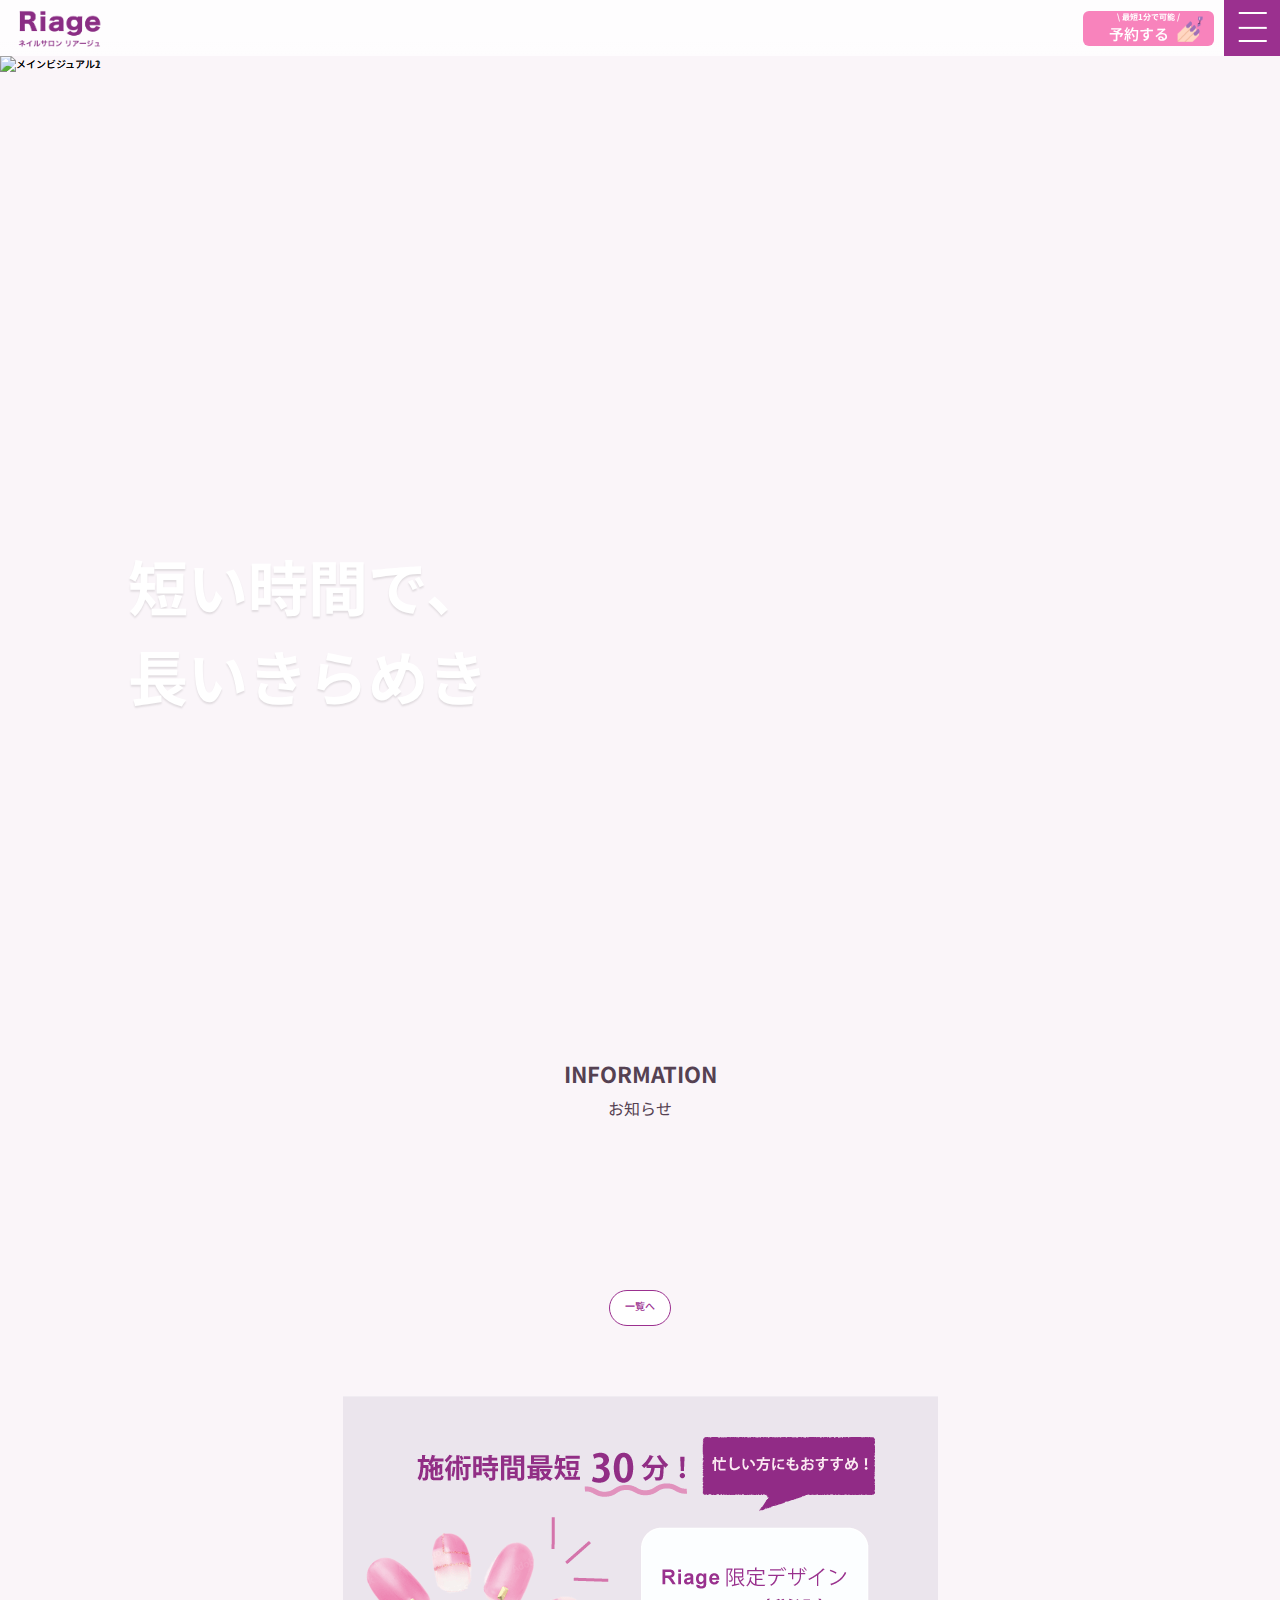
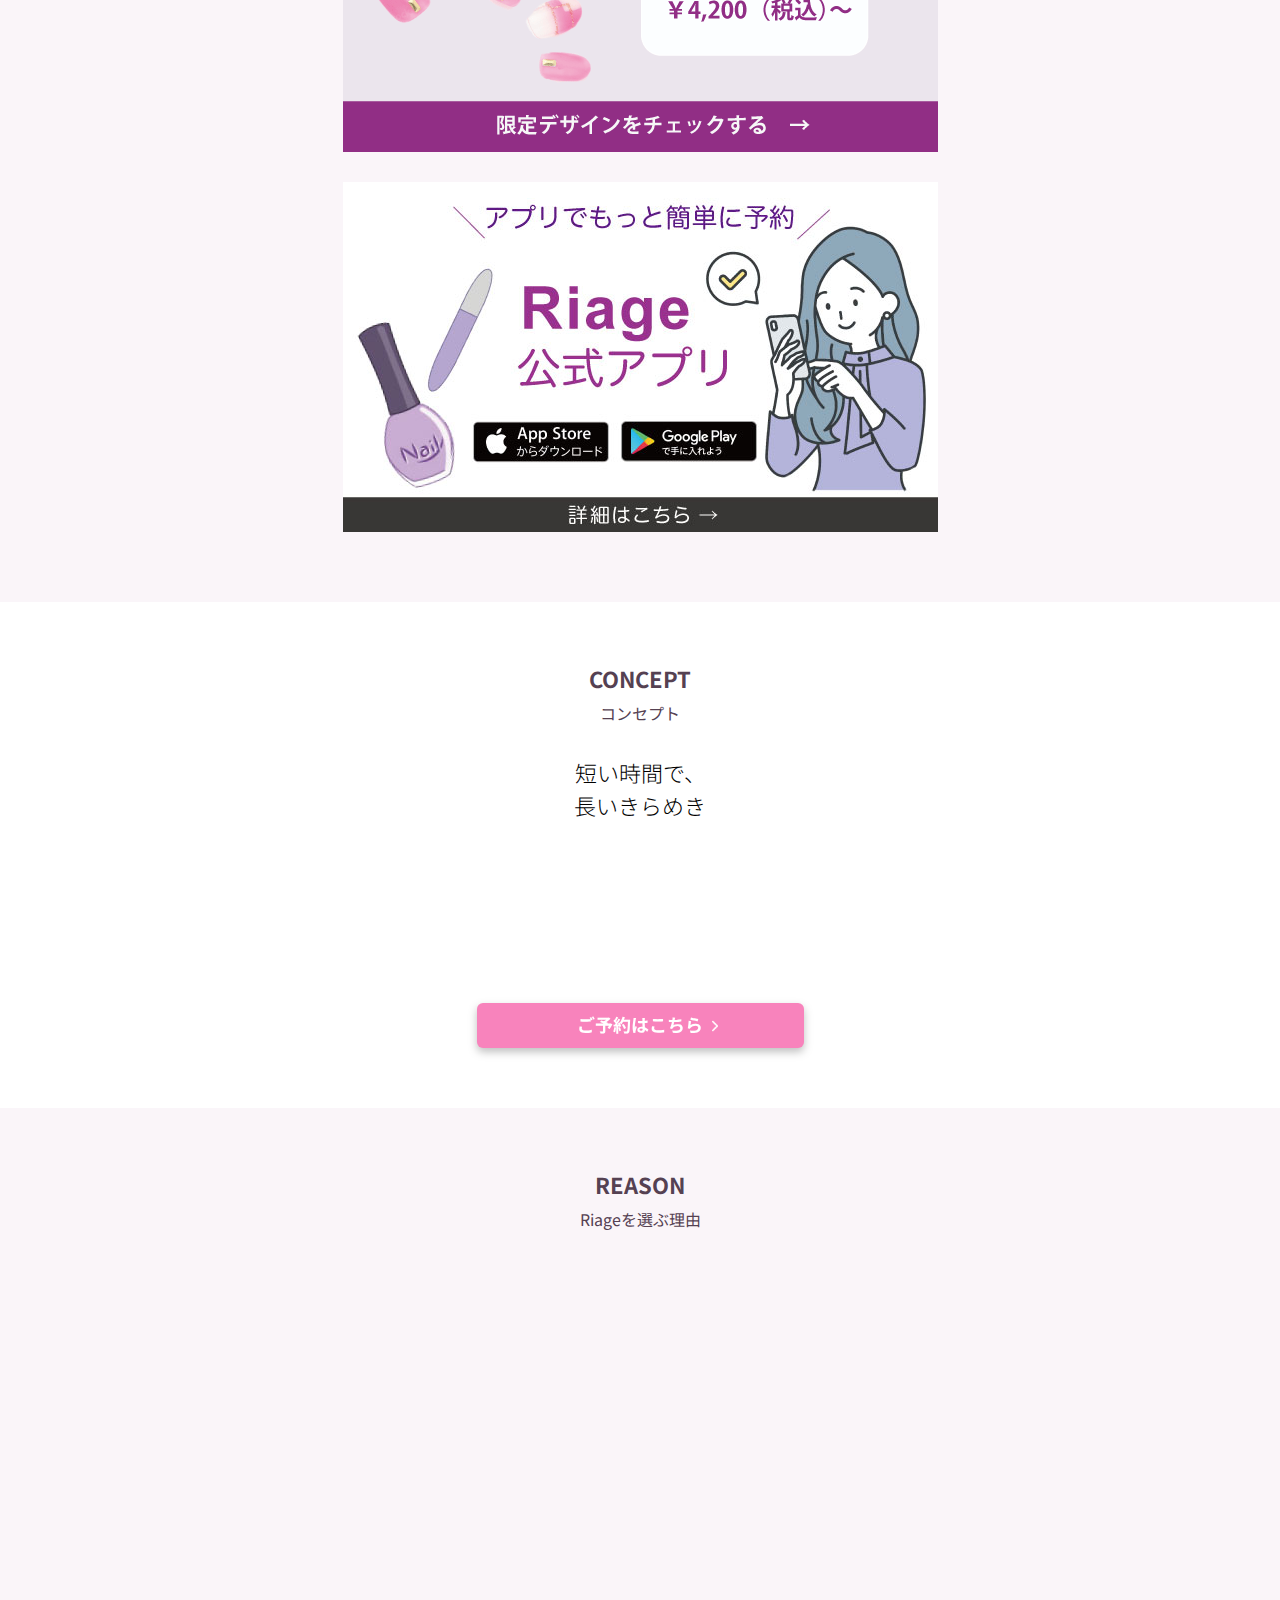
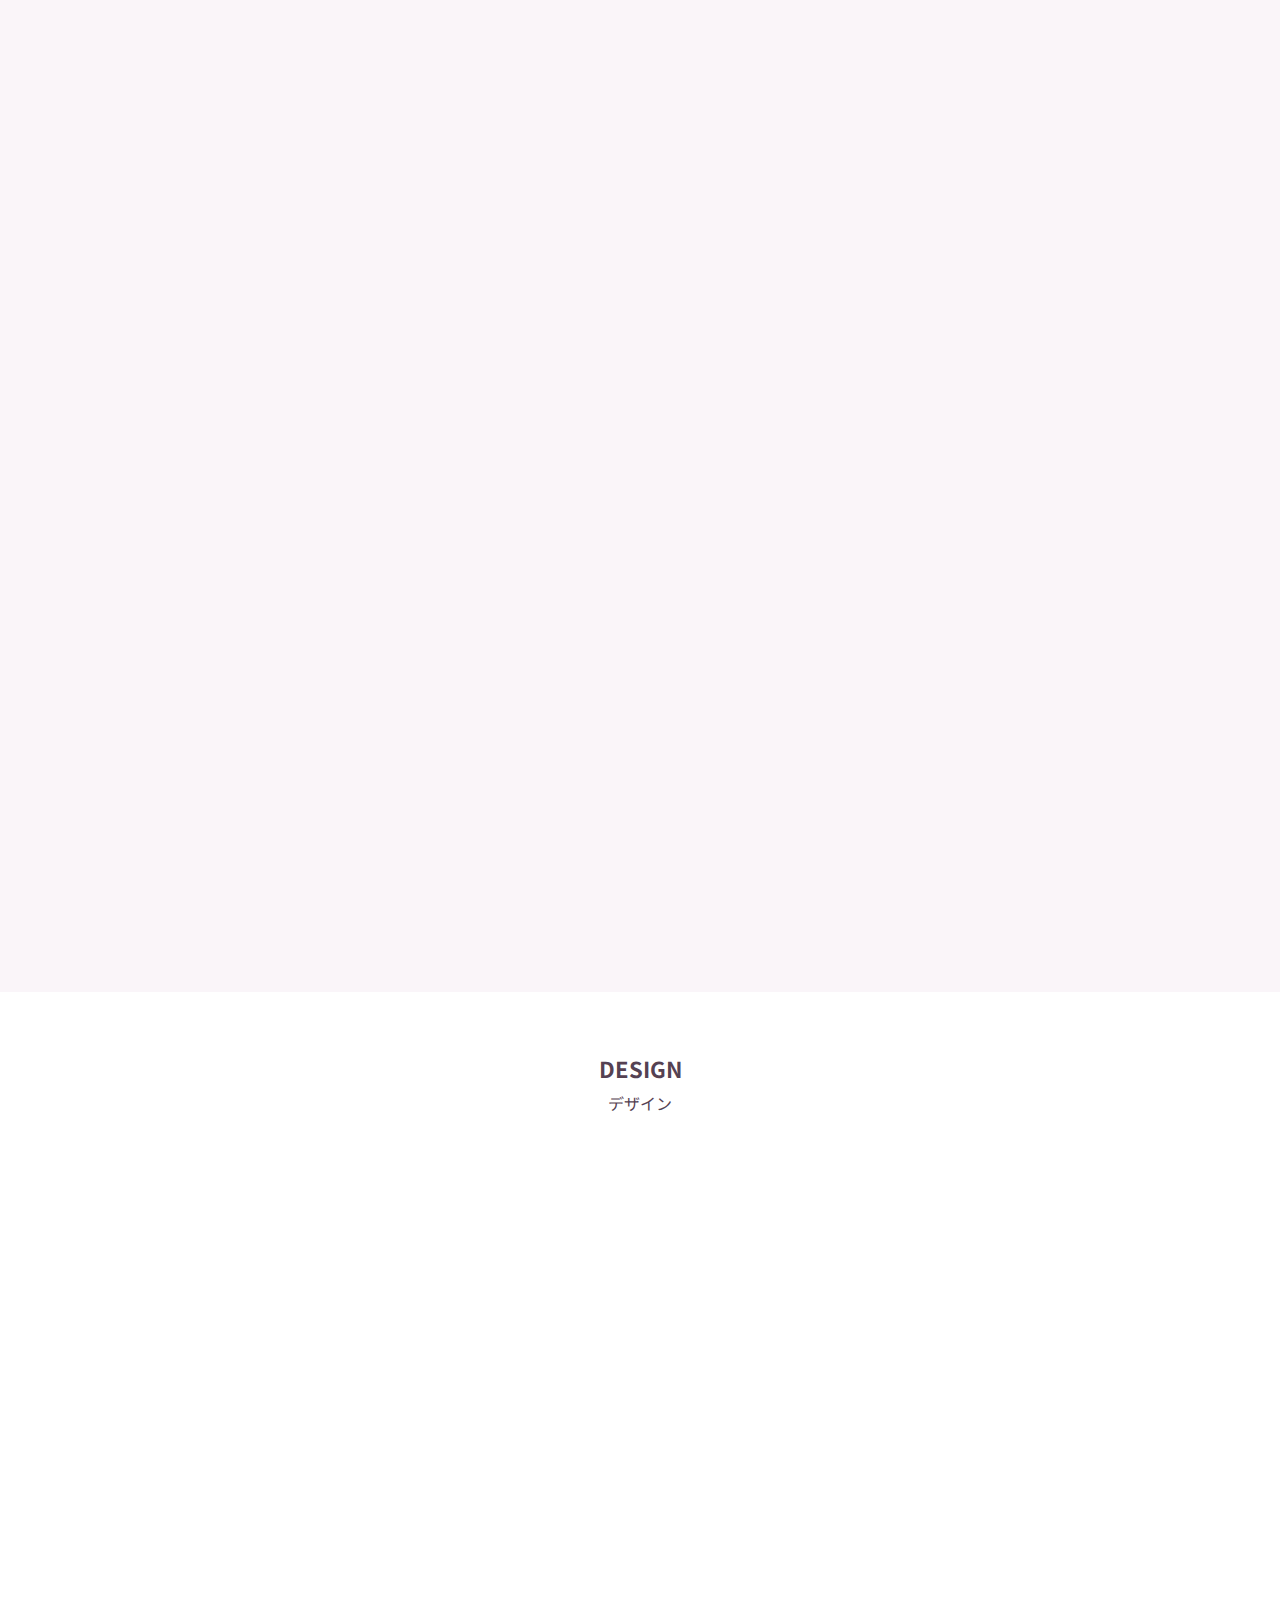
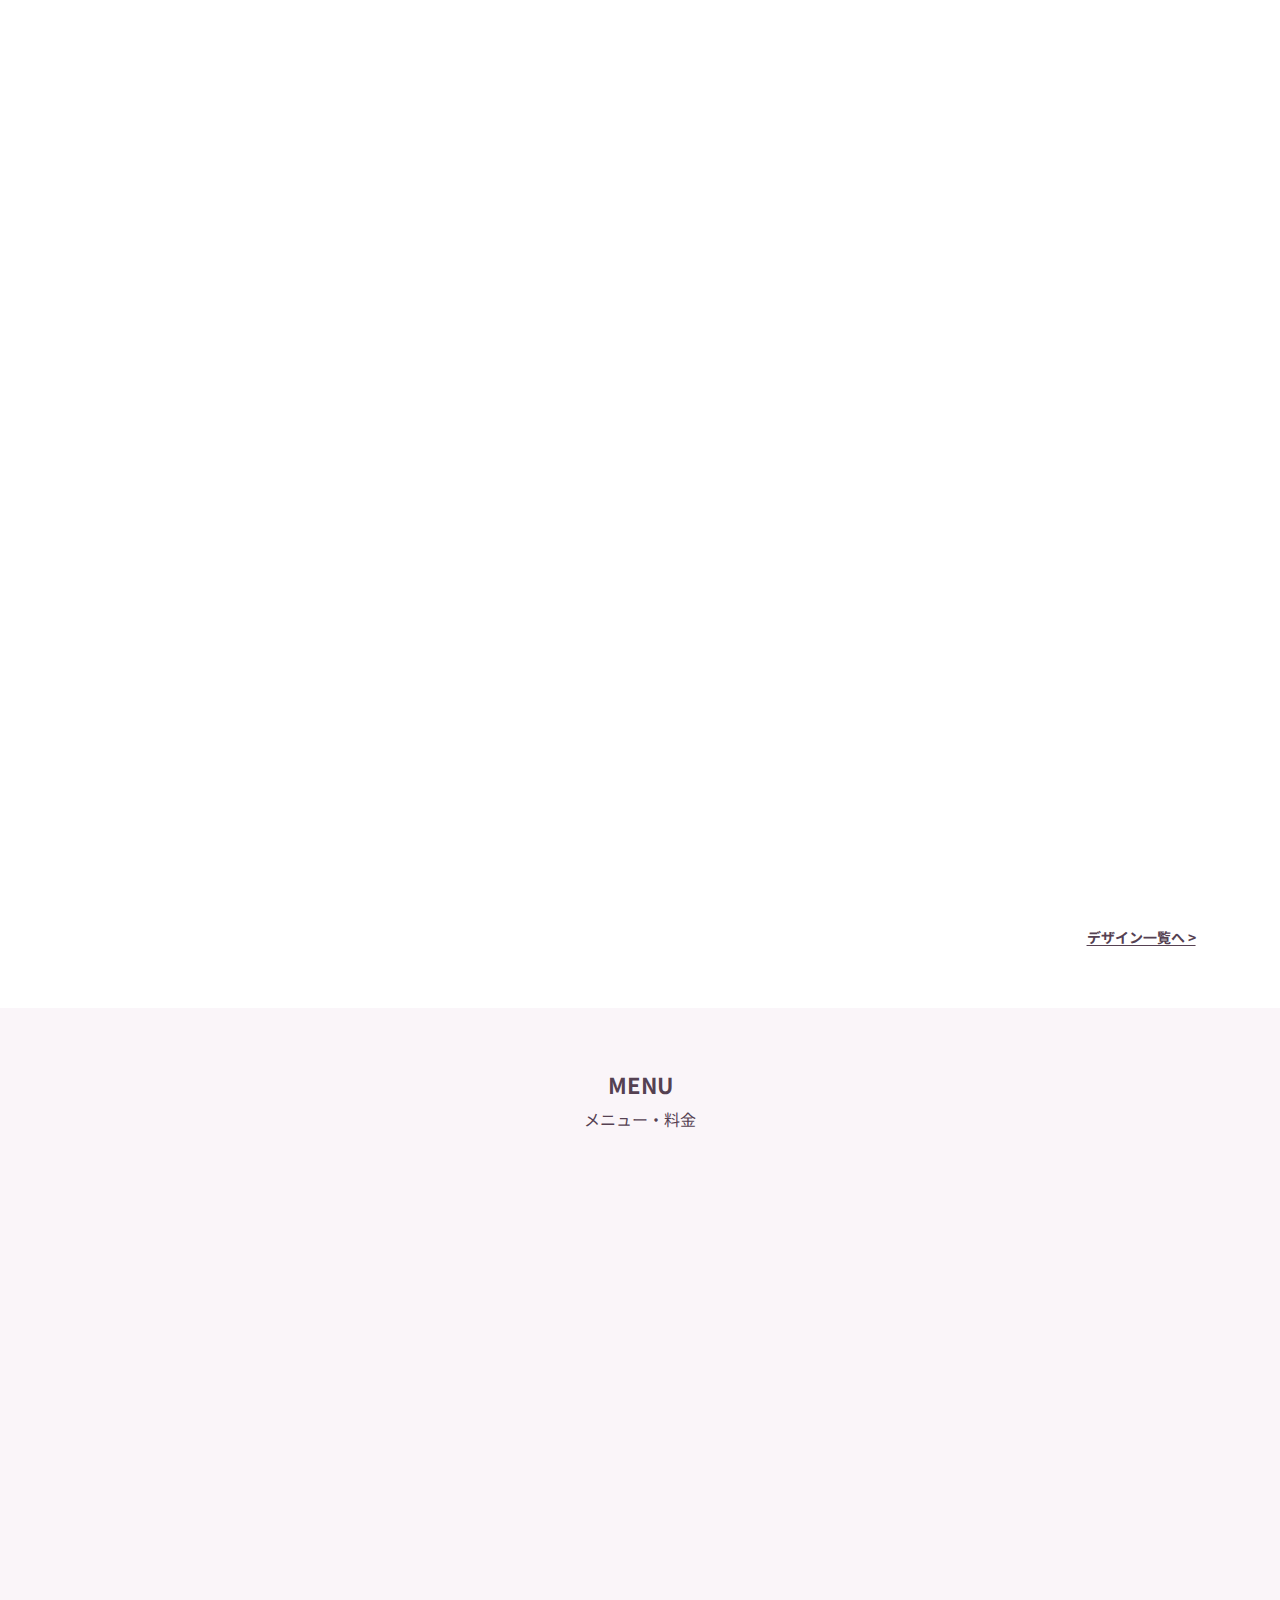
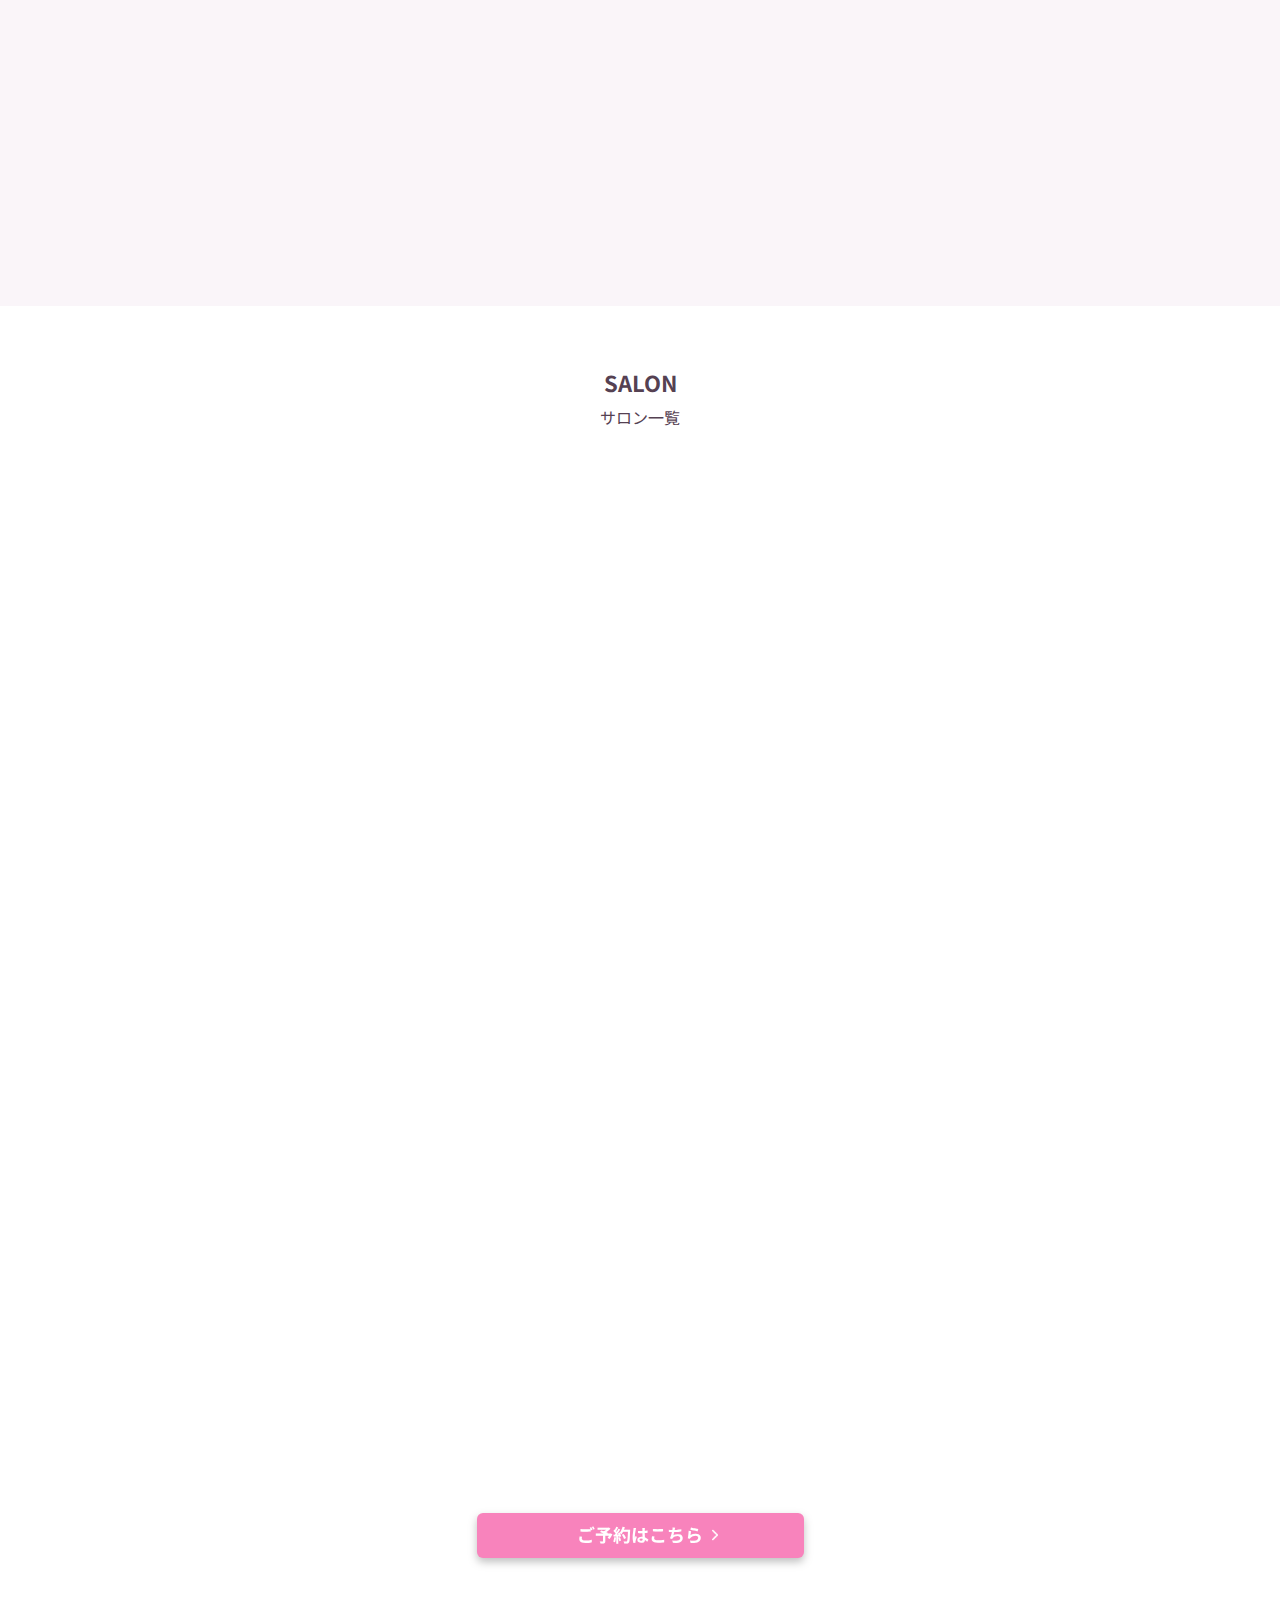
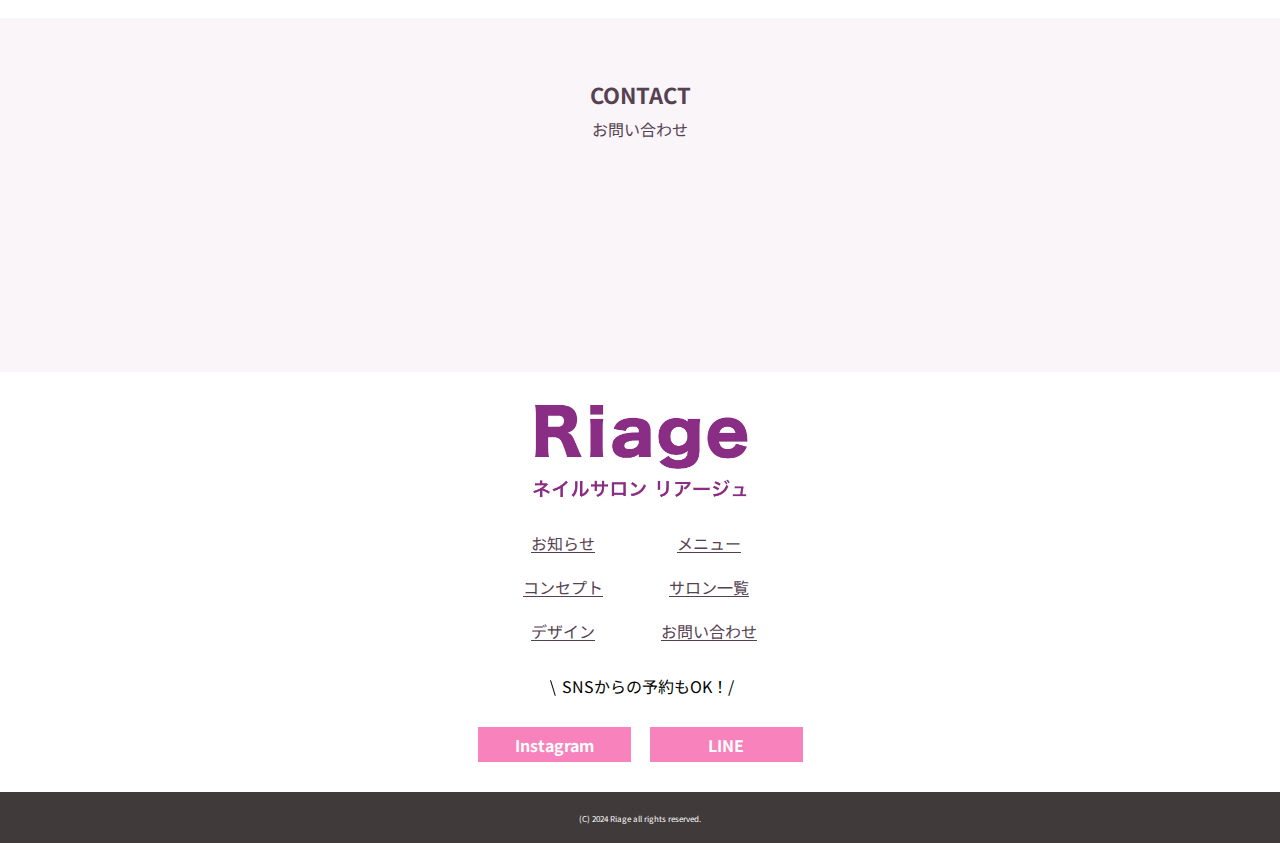
==== commit 5b1f3e93: "Update index.html" ====
--- a/index.html
+++ b/index.html
@@ -24,7 +24,7 @@
 <body>
     <div id="container" class="container">
         <header class="header">
-            <h1 class="header__topic"><a href="index.html"><img src="logo/logo.png" alt=""></a></h1>
+            <h1 class="header__topic"><a href="index.html"><img src="logo/logo.png" alt="riageロゴ"></a></h1>
             <!-- <a href="reservation.html"><img class="headerBtn__reservation" src="sozai/headerBtn_reservation.png" alt=""></a> -->
             <a href="reservation.html">
                 <div class="headerBtn__reservation">
@@ -37,7 +37,7 @@
             </a>
             <nav class="nav">
                 <div class="nav__header">
-                    <p class="nav__topic"><a href="index.html"><img src="logo/logo.jpg" alt=""></a></p>
+                    <p class="nav__topic"><a href="index.html"><img src="logo/logo.jpg" alt="riageロゴ"></a></p>
                     <img class="nav__btn" src="sozai/btn_close.png" alt="">
                 </div>
                 <ul class="nav__list">
@@ -59,8 +59,8 @@
             <article class="article">
                 <header class="article__header">
                     <ul class="slideshow-fade">
-                        <li><img class="mainvisual1" src="MainVisual/IMG_1341.jpg" alt="メインビジュアル1"></li>
-                        <li><img class="mainVisual2" src="MainVisual/IMG_1342.jpg" alt="メインビジュアル2"></li>
+                        <li><img class="mainvisual1" src="MainVisual/IMG_1341.JPG" alt="メインビジュアル1"></li>
+                        <li><img class="mainVisual2" src="MainVisual/IMG_1342.JPG" alt="メインビジュアル2"></li>
                     </ul>
                     <p class="mainVisual__txt">短い時間で、<br>長いきらめき</p>
                 </header>
@@ -131,27 +131,27 @@
                     <h2 class="topic">DESIGN<br><span class="topic__jp">デザイン</span></h2>
                     <ul class="designList design__list">
                         <li class="design__list1">
-                            <a href="Image_design/IMG_1344.JPG"><img src="Image_design/IMG_1344.JPG" alt="ネイルデザイン1"></a>
+                            <a href="Image_design/IMG_1344.JPG"><img src="Image_design/IMG_1344.JPG" alt="ネイルデザイン1(ドット)"></a>
                             <p class="designlist__txt">No.1 デザイン<br><span>¥4,200（税込）</span></p>
                         </li>
                         <li class="design__list2">
-                            <a href="Image_design/IMG_1345.JPG"><img src="Image_design/IMG_1345.JPG" alt="ネイルデザイン2"></a>
+                            <a href="Image_design/IMG_1345.JPG"><img src="Image_design/IMG_1345.JPG" alt="ネイルデザイン2（ピンクベージュ）"></a>
                             <p class="designlist__txt">No.2 デザイン<br><span>¥4,200（税込）</span></p>
                         </li>
                         <li class="design__list3">
-                            <a href="Image_design/IMG_1347.JPG"><img src="Image_design/IMG_1347.JPG" alt="ネイルデザイン3"></a>
+                            <a href="Image_design/IMG_1347.JPG"><img src="Image_design/IMG_1347.JPG" alt="ネイルデザイン3（花柄）"></a>
                             <p class="designlist__txt">No.3 デザイン<br><span>¥4,200（税込）</span></p>
                         </li>
                         <li class="design__list4">
-                            <a href="Image_design/IMG_1351.JPG"><img src="Image_design/IMG_1351.JPG" alt="ネイルデザイン4"></a>
+                            <a href="Image_design/IMG_1351.JPG"><img src="Image_design/IMG_1351.JPG" alt="ネイルデザイン4（オレンジラメ）"></a>
                             <p class="designlist__txt">No.4 デザイン<br><span>¥4,200（税込）</span></p>
                         </li>
                         <li class="design__list5">
-                            <a href="Image_design/IMG_1348.JPG"><img src="Image_design/IMG_1348.JPG" alt="ネイルデザイン5"></a>
+                            <a href="Image_design/IMG_1348.JPG"><img src="Image_design/IMG_1348.JPG" alt="ネイルデザイン5（ピンクフレンチ）"></a>
                             <p class="designlist__txt">No.5 デザイン<br><span>¥4,200（税込）</span></p>
                         </li>
                         <li class="design__list6">
-                            <a href="Image_design/IMG_1349.JPG"><img src="Image_design/IMG_1349.JPG" alt="ネイルデザイン6"></a>
+                            <a href="Image_design/IMG_1349.JPG"><img src="Image_design/IMG_1349.JPG" alt="ネイルデザイン6（ブラウンラメ）"></a>
                             <p class="designlist__txt">No.6 デザイン<br><span>¥4,200（税込）</span></p>
                         </li>
                     </ul>
@@ -270,7 +270,7 @@
             </article>
         </main>                                                                                                                          
         <footer class="footer">
-            <h2 class="footerTitle"><img class="footer__logo" src="logo/logo.jpg" alt=""></h2>
+            <h2 class="footerTitle"><img class="footer__logo" src="logo/logo.jpg" alt="riageロゴ"></h2>
             <div class="foterNav__pc">
                 <nav class="footerNav">
                     <ul class="footerNav__list">
--- a/css/common.css
+++ b/css/common.css
@@ -379,7 +379,7 @@
         color: #554152;
         text-align: center;
         font-size: 1.8rem;
-        font-weight: 700;
+        font-weight: 600;
         margin-top: 5px;
         margin-left: 24px;
         padding-bottom: 0;
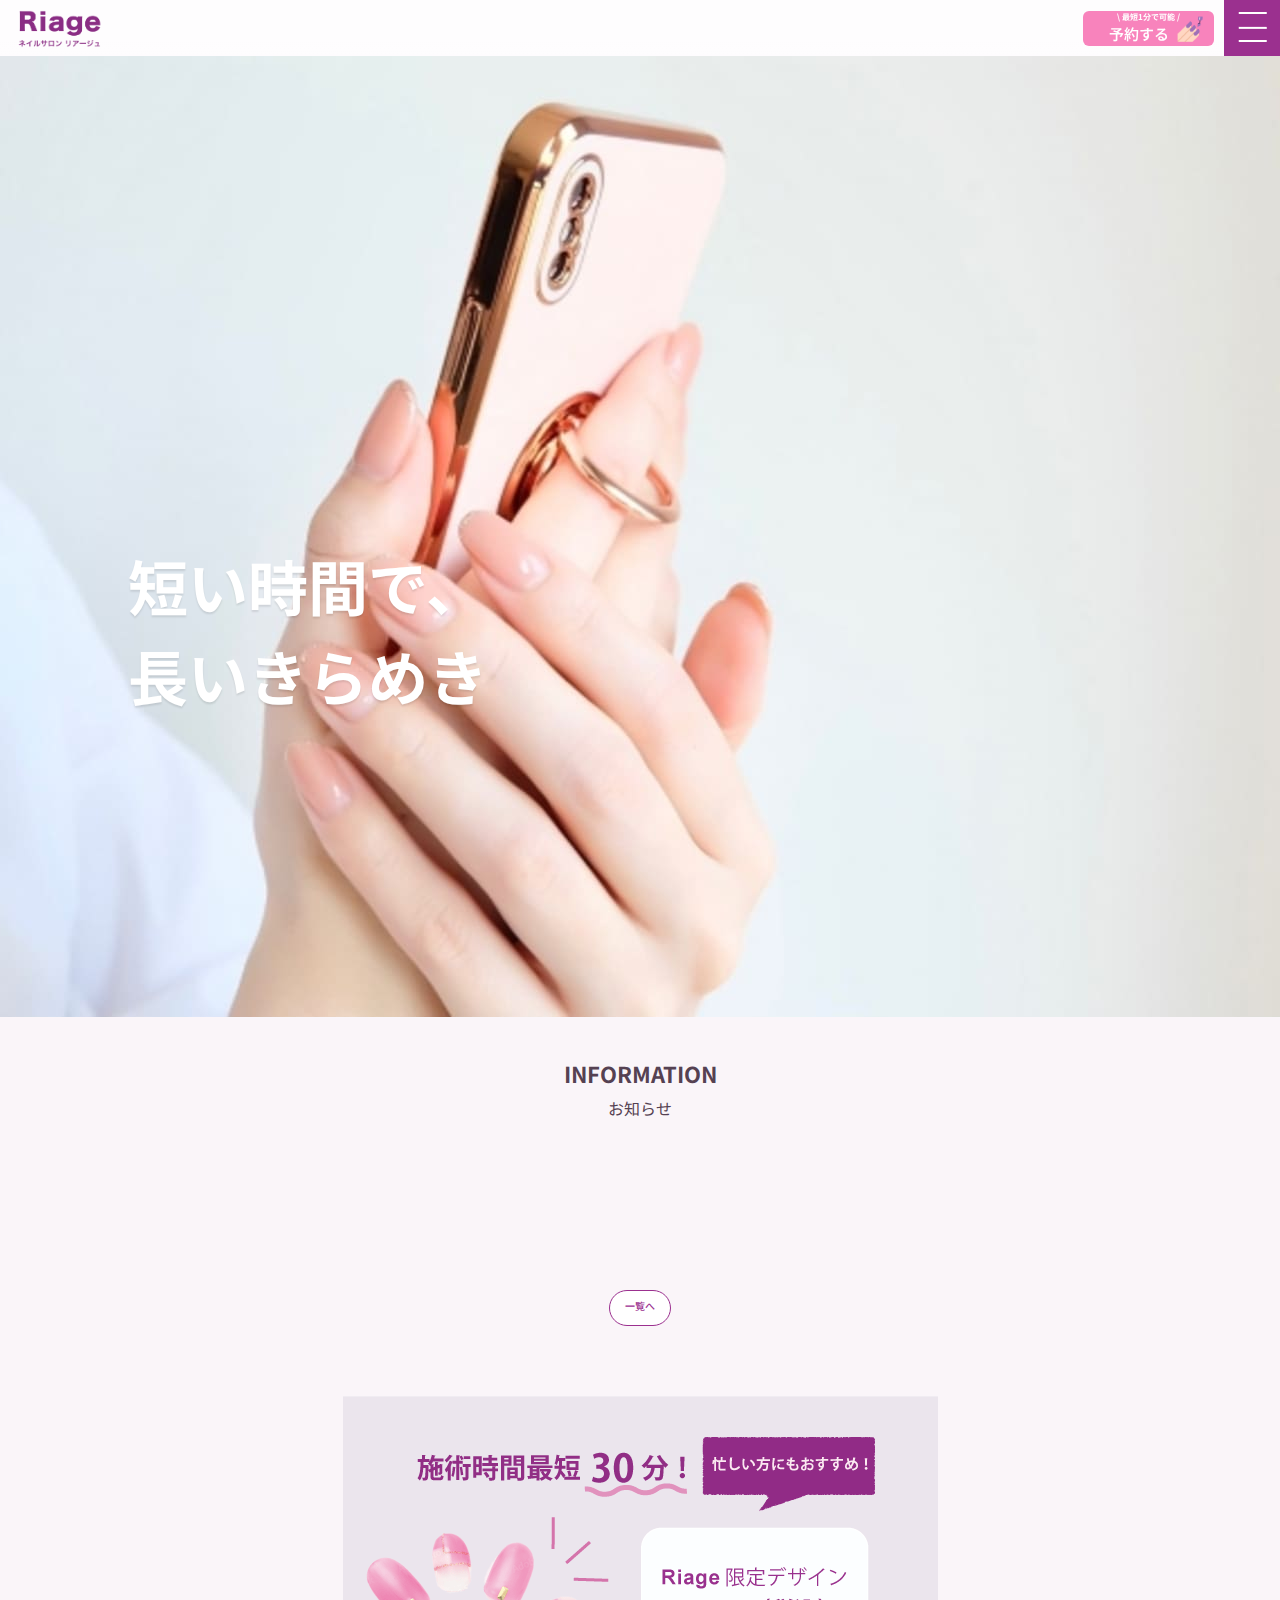
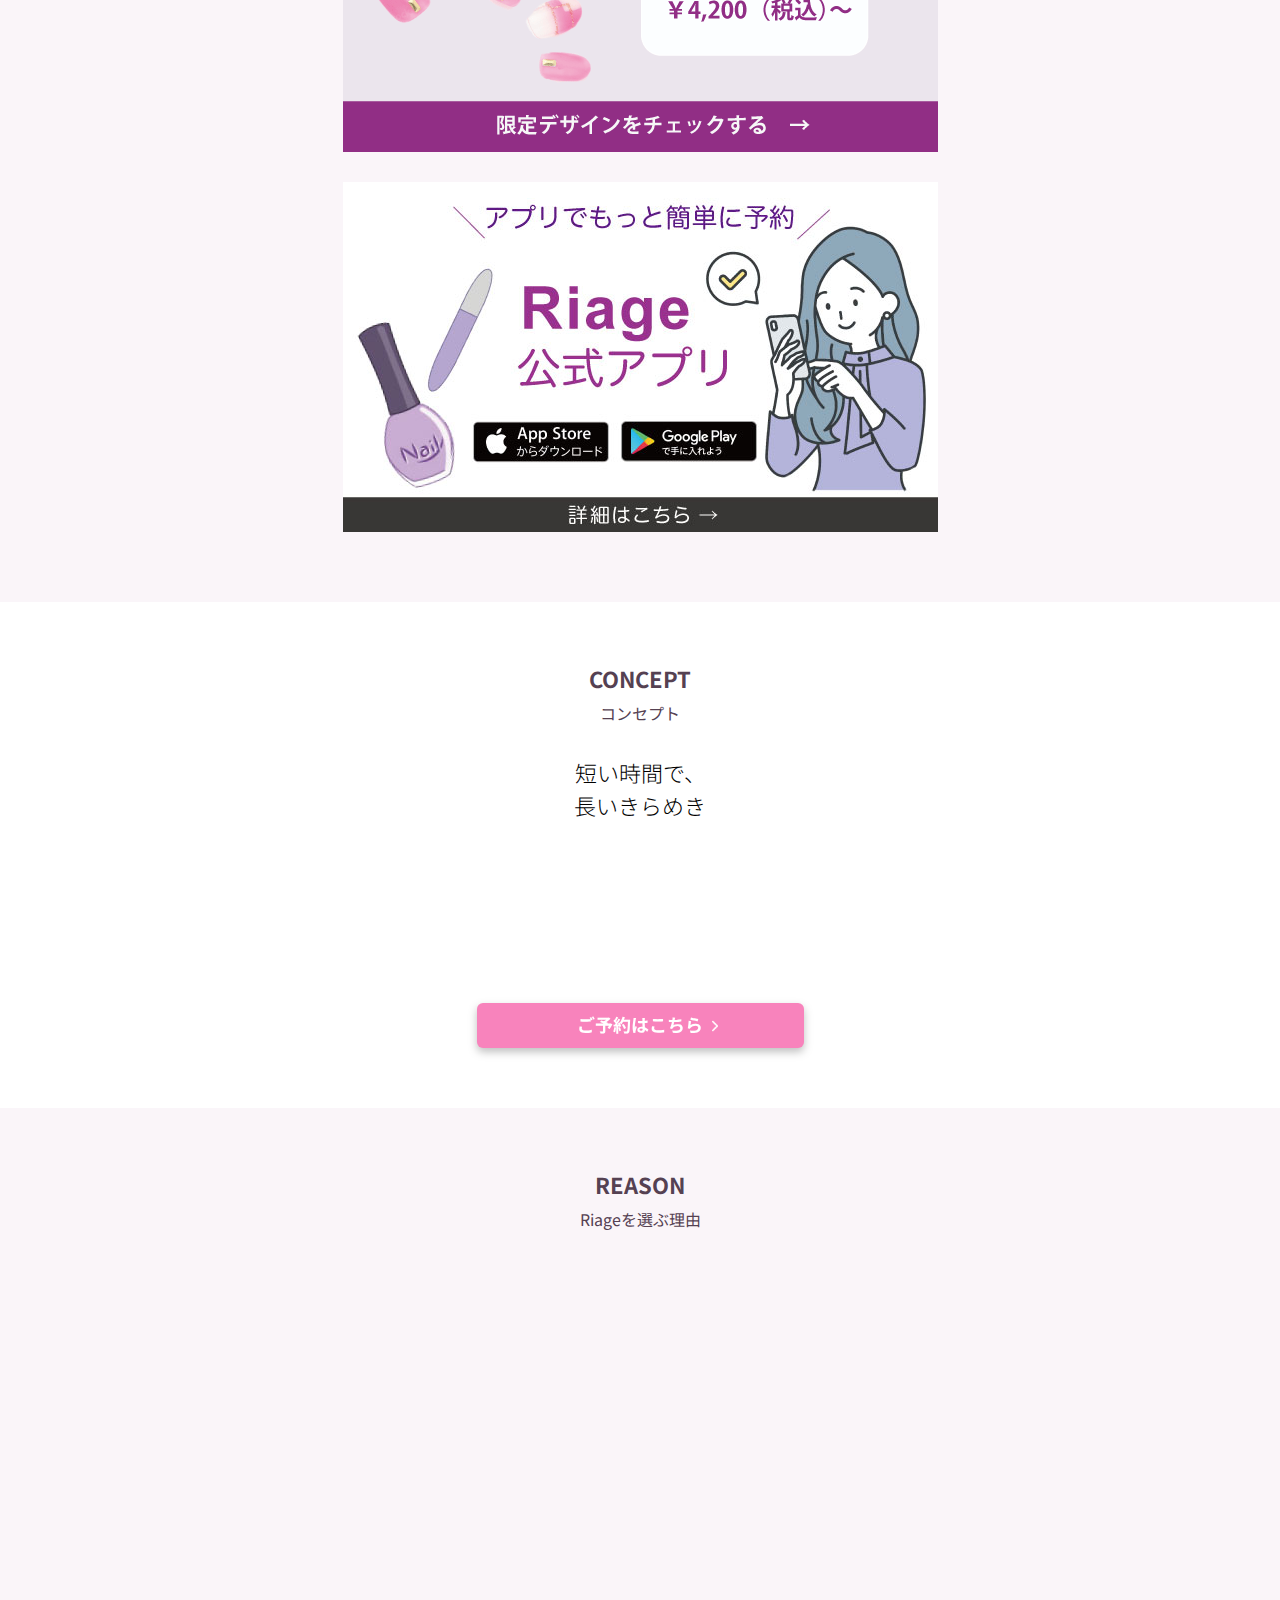
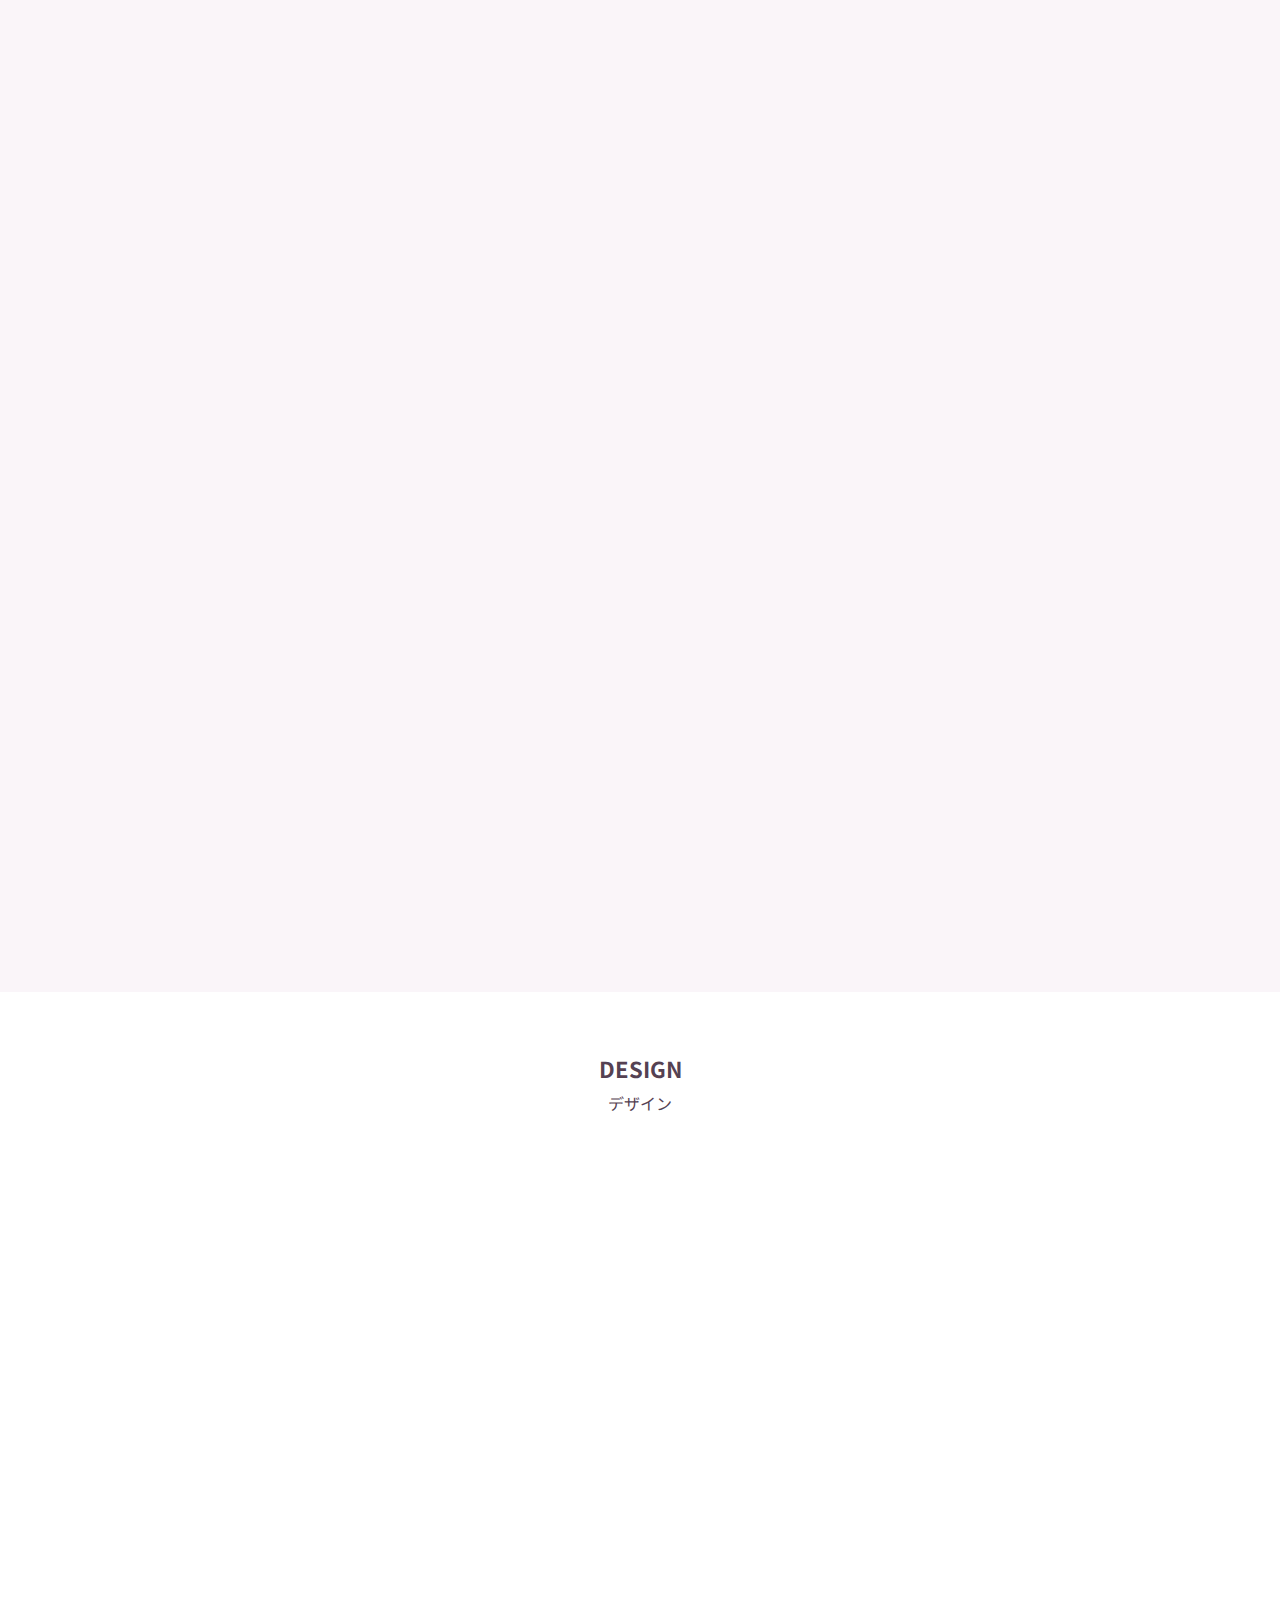
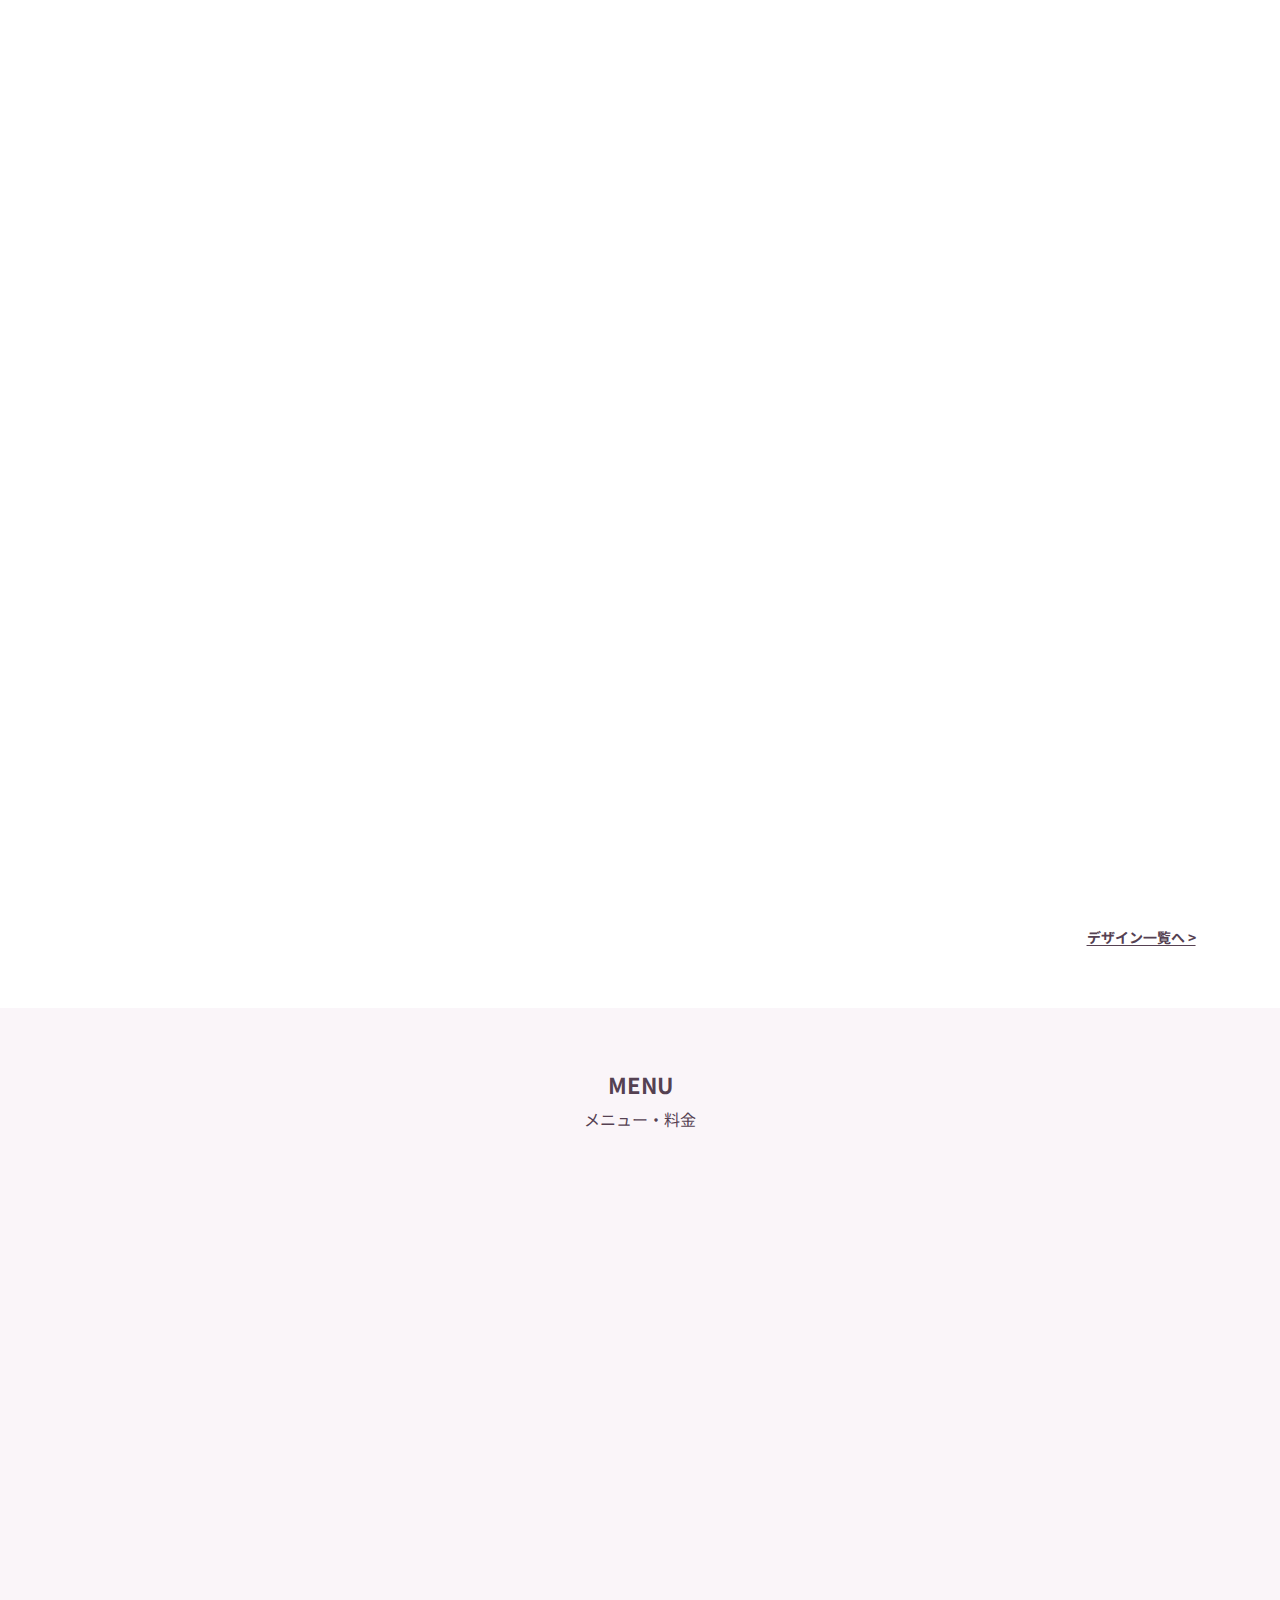
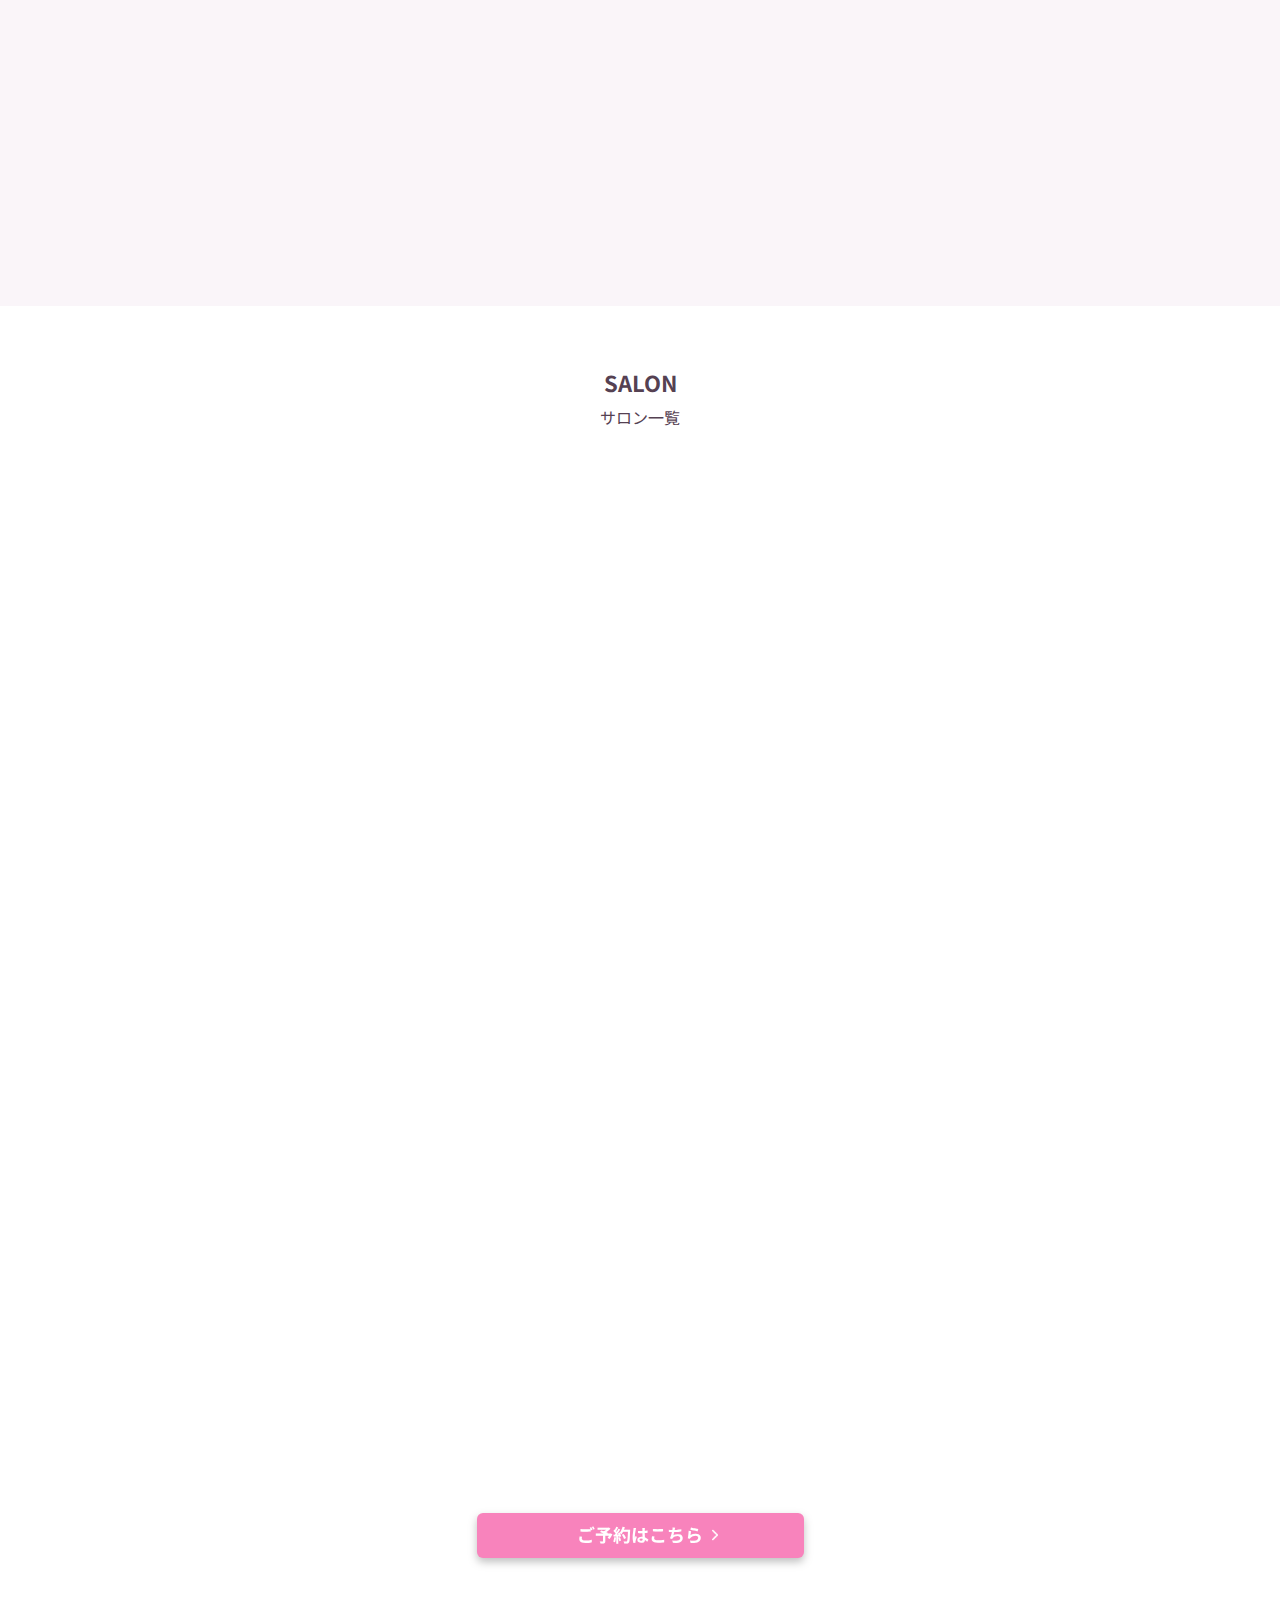
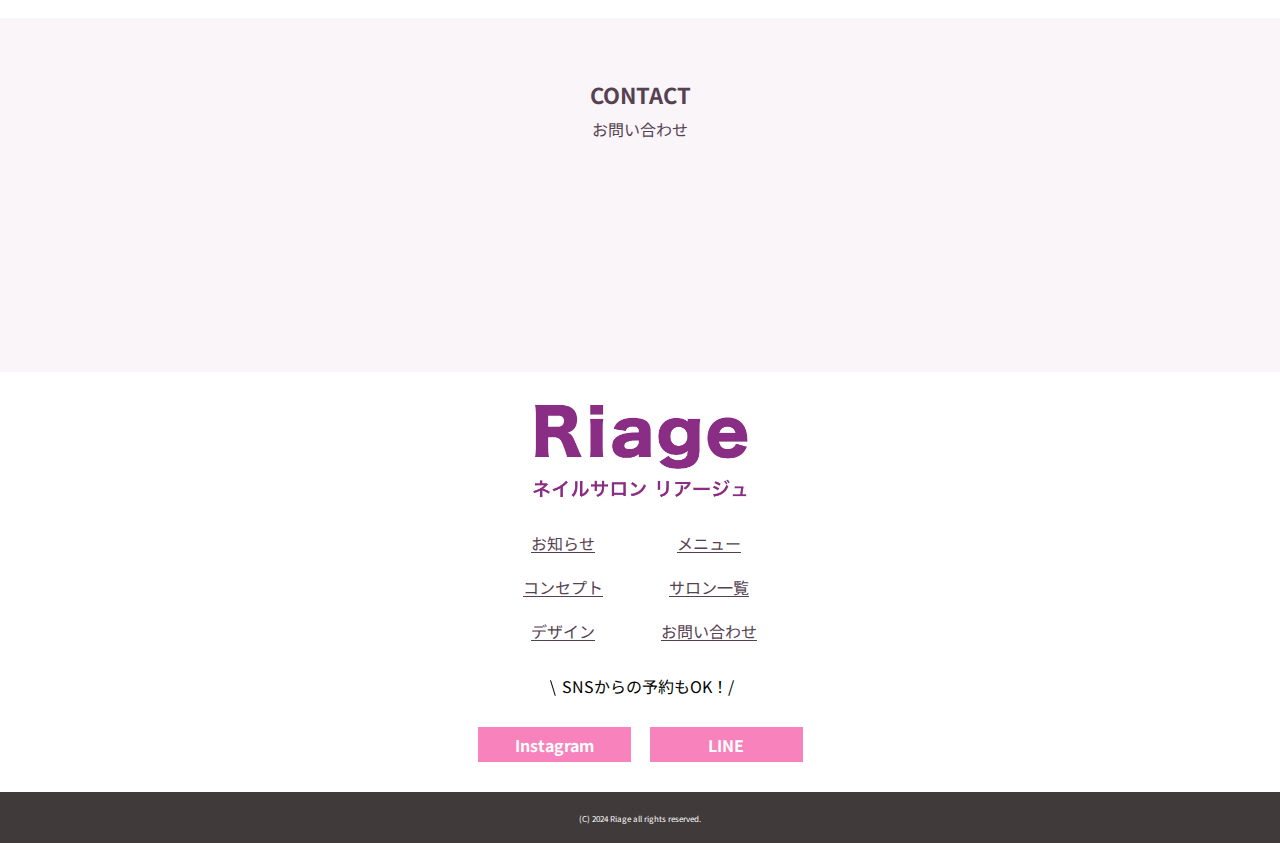
==== commit 85436431: "Update index.html" ====
--- a/index.html
+++ b/index.html
@@ -59,8 +59,8 @@
             <article class="article">
                 <header class="article__header">
                     <ul class="slideshow-fade">
-                        <li><img class="mainvisual1" src="MainVisual/IMG_1341.JPG" alt="メインビジュアル1"></li>
-                        <li><img class="mainVisual2" src="MainVisual/IMG_1342.JPG" alt="メインビジュアル2"></li>
+                        <li><img class="mainvisual1" src="MainVisual/IMG_1341.jpg" alt="メインビジュアル1"></li>
+                        <li><img class="mainVisual2" src="MainVisual/IMG_1342.jpg" alt="メインビジュアル2"></li>
                     </ul>
                     <p class="mainVisual__txt">短い時間で、<br>長いきらめき</p>
                 </header>
